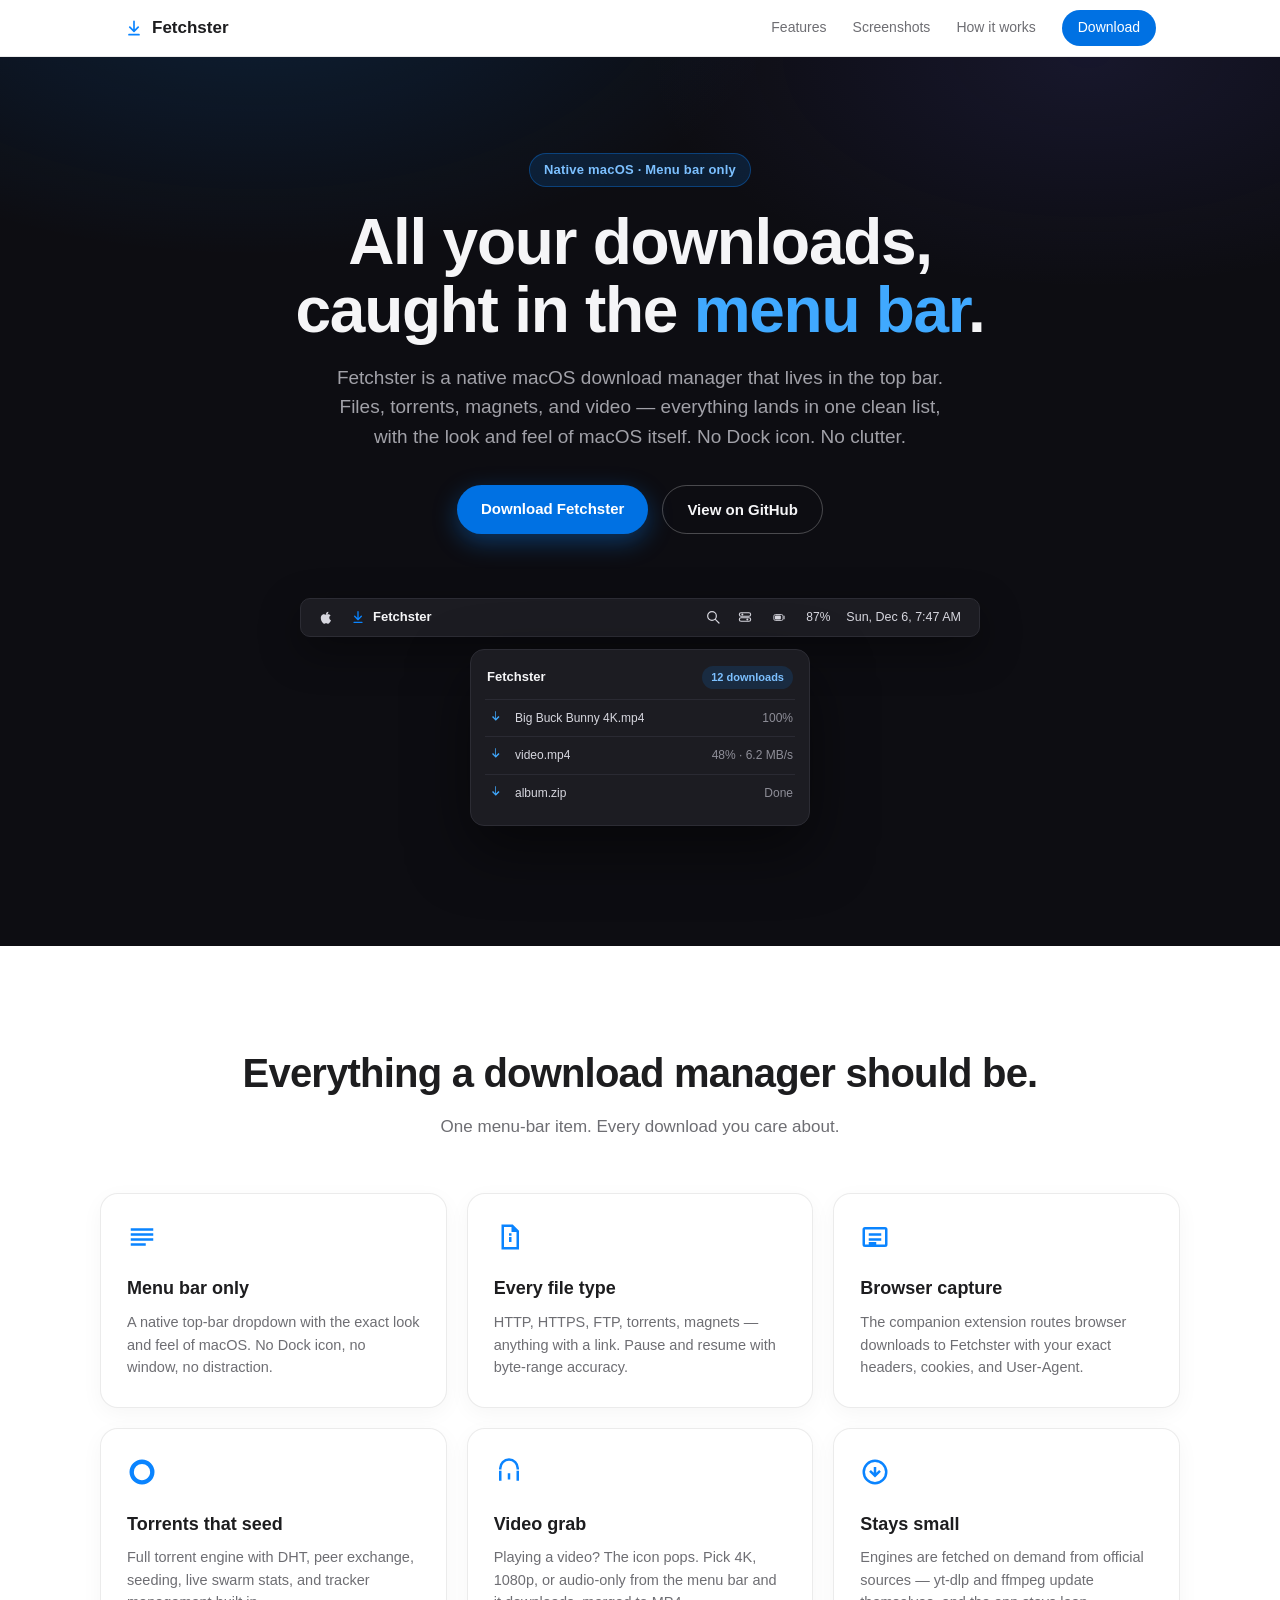
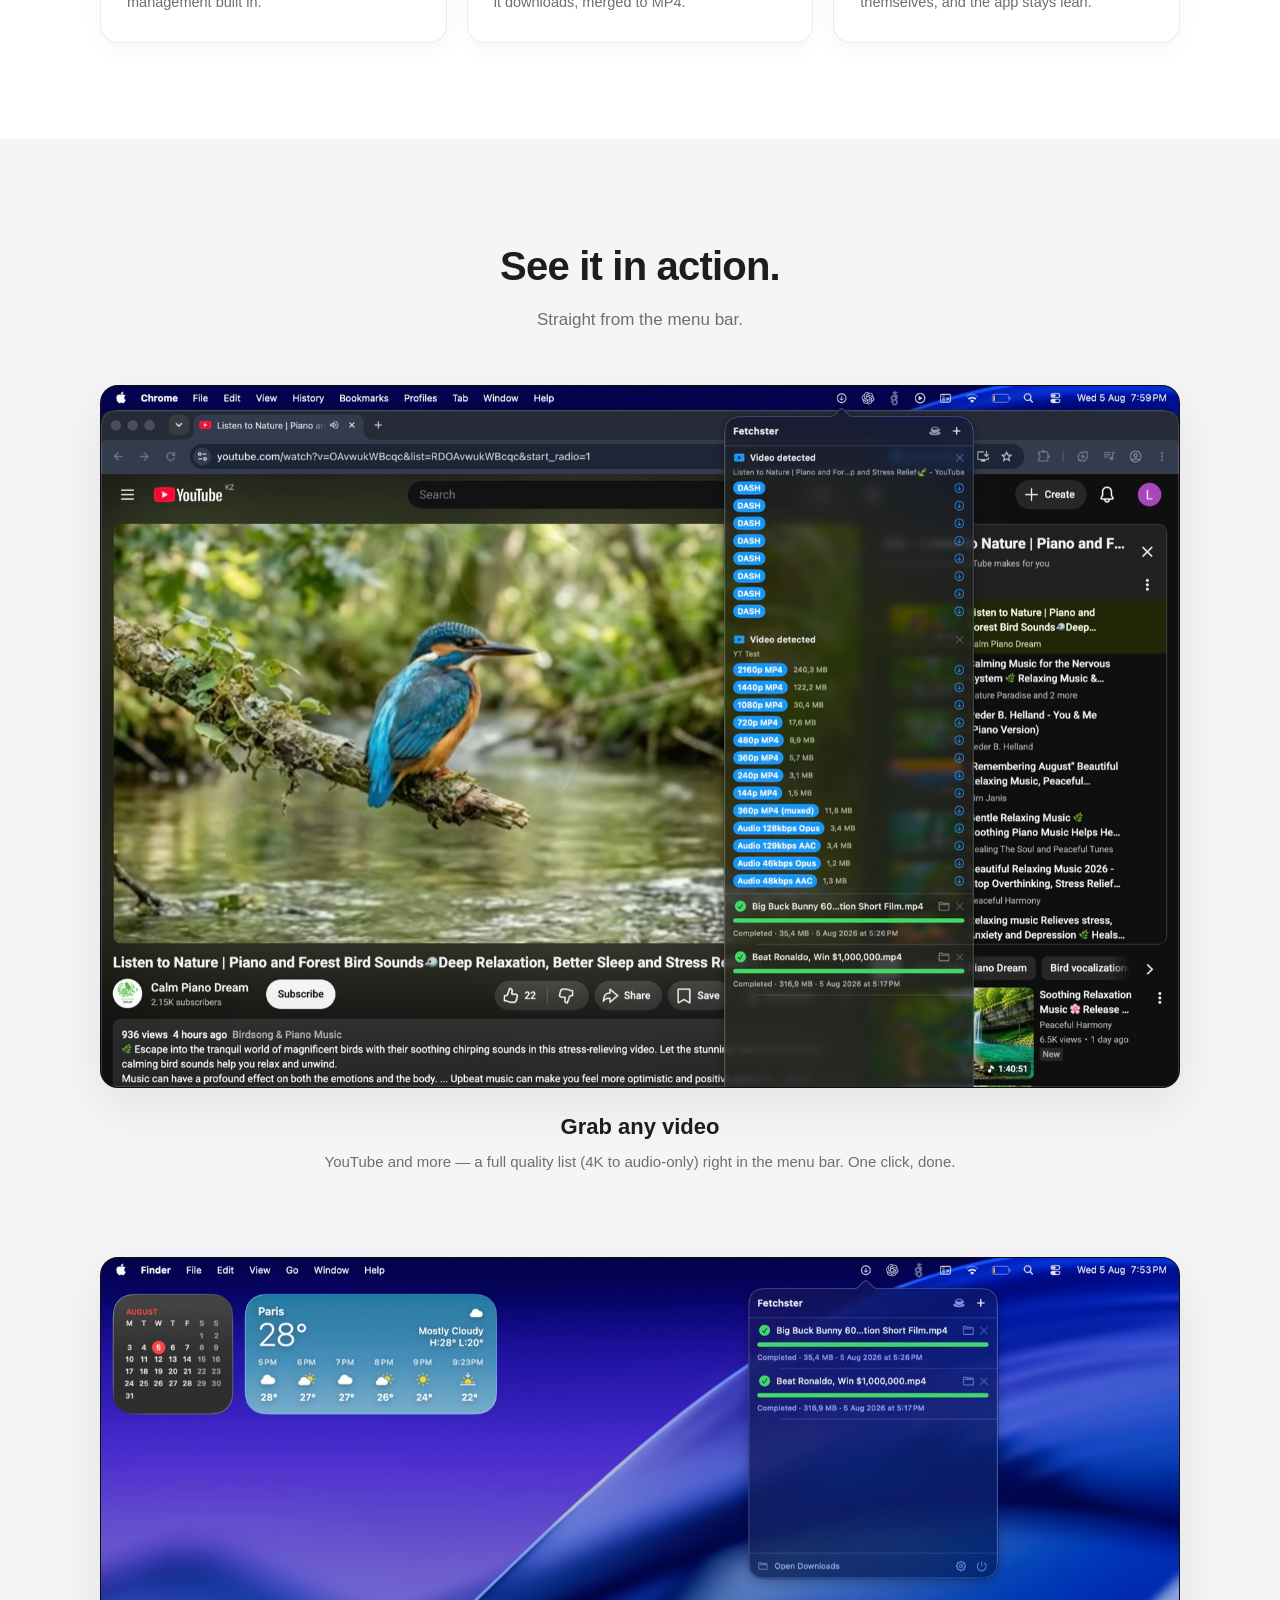
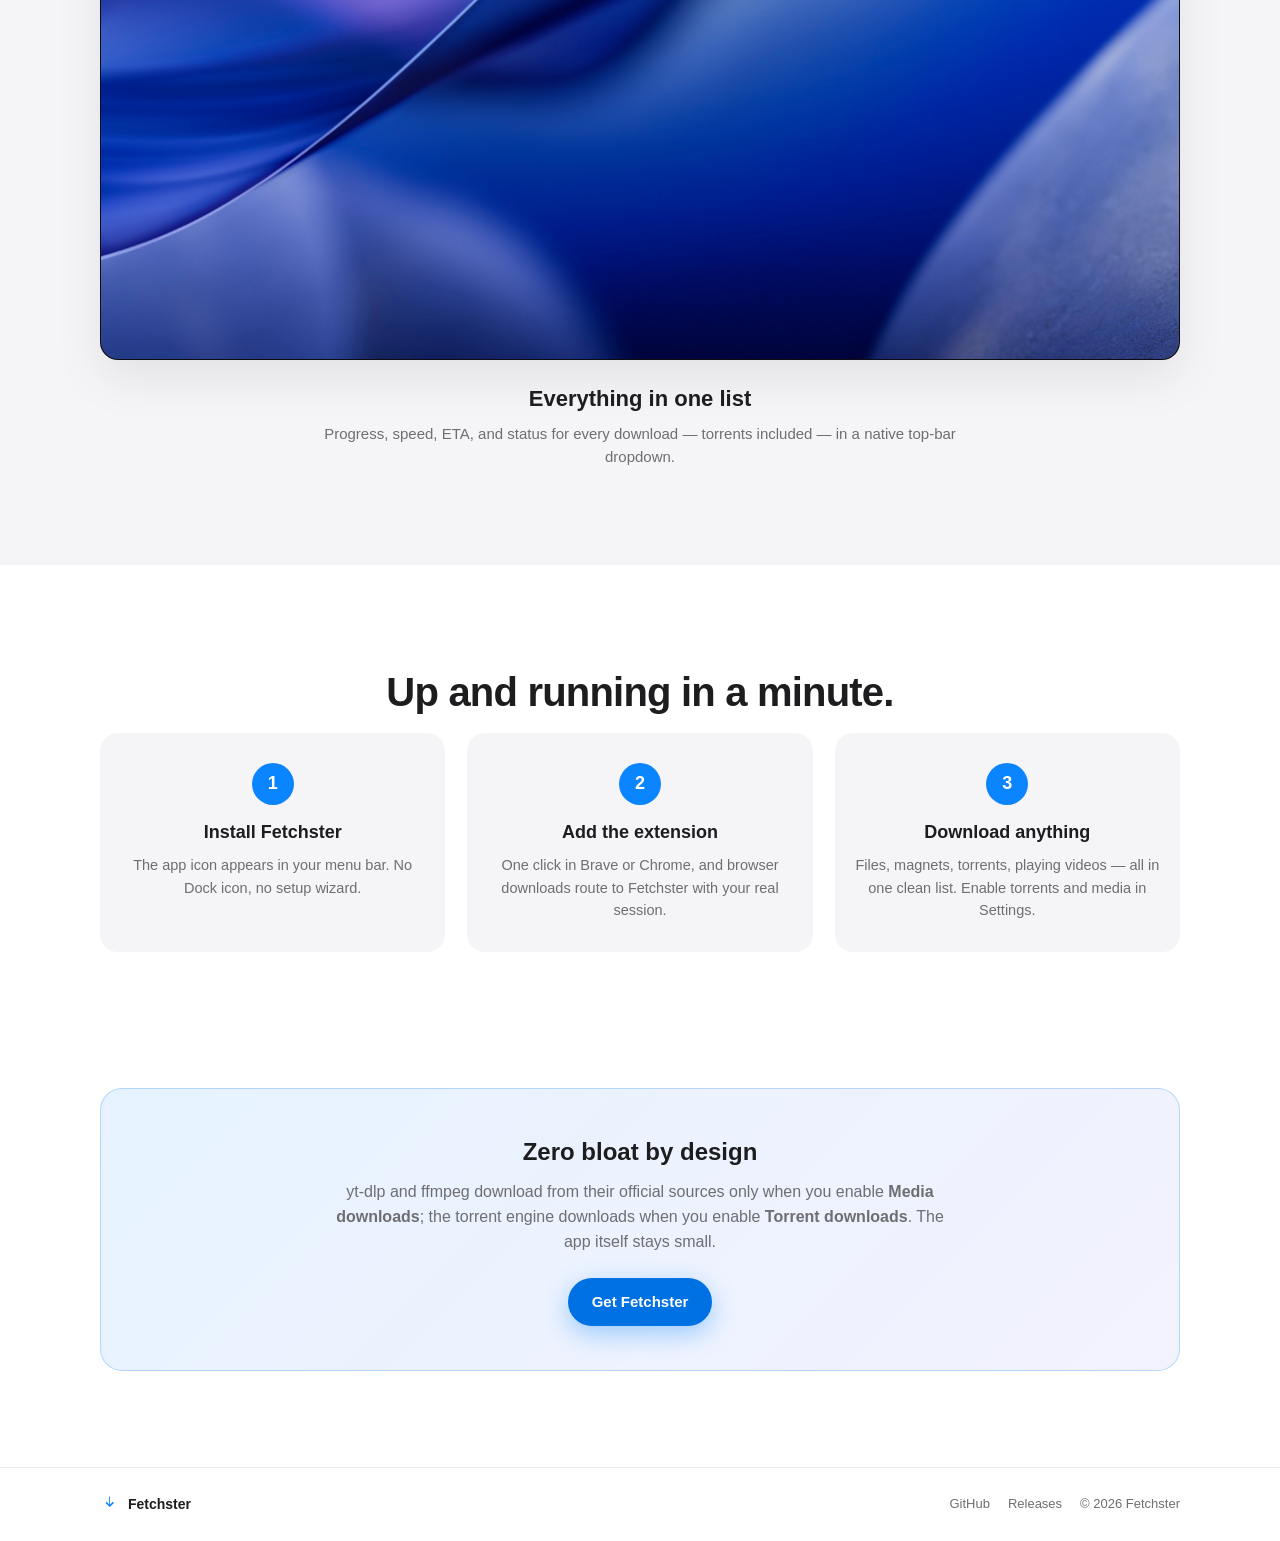
==== docs/index.html @ 330b4569 "Fetchster: a native macOS menu-bar download manager Files, torrents, magnets, and video - all caught" ====
<!doctype html>
<html lang="en">
<head>
  <meta charset="utf-8">
  <meta name="viewport" content="width=device-width, initial-scale=1">
  <title>Fetchster — All your downloads, caught in the menu bar</title>
  <meta name="description" content="Fetchster is a native macOS menu-bar download manager. Files, torrents, magnets, and video — all in one clean top-bar list.">
  <meta property="og:title" content="Fetchster">
  <meta property="og:description" content="A native macOS menu-bar download manager. Files, torrents, and video — all caught in the top bar.">
  <meta property="og:image" content="https://phpflock.github.io/fetchster/images/yt-grab.jpg">
  <meta property="og:type" content="website">
  <link rel="icon" href="data:image/svg+xml,%3Csvg xmlns='http://www.w3.org/2000/svg' viewBox='0 0 24 24'%3E%3Cpath fill='%230a84ff' d='M12 3a1 1 0 0 1 1 1v9.6l3.3-3.3a1 1 0 1 1 1.4 1.4l-5 5a1 1 0 0 1-1.4 0l-5-5a1 1 0 1 1 1.4-1.4l3.3 3.3V4a1 1 0 0 1 1-1z'/%3E%3Cpath fill='%230a84ff' d='M5 20a1 1 0 0 1 1-1h12a1 1 0 1 1 0 2H6a1 1 0 0 1-1-1z'/%3E%3C/svg%3E">
  <link rel="stylesheet" href="styles.css">
</head>
<body>

<header class="site-header">
  <nav class="nav">
    <a class="brand" href="#top">
      <svg class="brand-mark" viewBox="0 0 24 24" aria-hidden="true"><path d="M12 3a1 1 0 0 1 1 1v9.6l3.3-3.3a1 1 0 1 1 1.4 1.4l-5 5a1 1 0 0 1-1.4 0l-5-5a1 1 0 1 1 1.4-1.4l3.3 3.3V4a1 1 0 0 1 1-1z"/><path d="M5 20a1 1 0 0 1 1-1h12a1 1 0 1 1 0 2H6a1 1 0 0 1-1-1z"/></svg>
      <span>Fetchster</span>
    </a>
    <div class="nav-links">
      <a href="#features">Features</a>
      <a href="#screenshots">Screenshots</a>
      <a href="#how">How it works</a>
      <a class="nav-cta" href="https://github.com/phpflock/fetchster/releases" target="_blank" rel="noopener">Download</a>
    </div>
  </nav>
</header>

<main id="top">

  <!-- Hero -->
  <section class="hero">
    <div class="hero-inner">
      <span class="badge">Native macOS &middot; Menu bar only</span>
      <h1>All your downloads,<br>caught in the <span class="accent">menu bar</span>.</h1>
      <p class="lede">
        Fetchster is a native macOS download manager that lives in the top bar.
        Files, torrents, magnets, and video &mdash; everything lands in one clean
        list, with the look and feel of macOS itself. No Dock icon. No clutter.
      </p>
      <div class="hero-actions">
        <a class="btn btn-primary" href="https://github.com/phpflock/fetchster/releases" target="_blank" rel="noopener">
          Download Fetchster
        </a>
        <a class="btn btn-ghost" href="https://github.com/phpflock/fetchster" target="_blank" rel="noopener">
          View on GitHub
        </a>
      </div>

      <!-- Menu-bar mock -->
      <div class="menubar-mock" aria-hidden="true">
        <div class="menubar">
          <svg class="mb-icon apple" viewBox="0 0 24 24"><path d="M16.4 12.4c-.02-2.5 2.05-3.7 2.14-3.76-1.16-1.7-2.98-1.94-3.62-1.96-1.54-.16-3 .9-3.78.9-.79 0-2-.88-3.3-.86-1.7.03-3.26.99-4.14 2.51-1.76 3.06-.45 7.6 1.27 10.08.84 1.21 1.84 2.57 3.15 2.52 1.26-.05 1.74-.82 3.27-.82 1.52 0 1.95.82 3.29.79 1.36-.03 2.22-1.23 3.06-2.45.97-1.41 1.36-2.78 1.38-2.85-.03-.01-2.63-1.01-2.65-4zM14 5.85c.7-.84 1.16-2.01 1.03-3.18-1 .04-2.21.67-2.93 1.51-.64.75-1.2 1.95-1.05 3.1 1.11.09 2.25-.57 2.95-1.43z"/></svg>
          <span class="menu-app">
            <svg class="mb-icon" viewBox="0 0 24 24"><path d="M12 3a1 1 0 0 1 1 1v9.6l3.3-3.3a1 1 0 1 1 1.4 1.4l-5 5a1 1 0 0 1-1.4 0l-5-5a1 1 0 1 1 1.4-1.4l3.3 3.3V4a1 1 0 0 1 1-1z"/><path d="M5 20a1 1 0 0 1 1-1h12a1 1 0 1 1 0 2H6a1 1 0 0 1-1-1z"/></svg>
            Fetchster
          </span>
          <span class="menu-spacer"></span>
          <svg class="mb-icon" viewBox="0 0 24 24"><circle cx="10.5" cy="10.5" r="6.5" fill="none" stroke="currentColor" stroke-width="1.8"/><path d="M15.5 15.5 21 21" stroke="currentColor" stroke-width="1.8" stroke-linecap="round"/></svg>
          <svg class="mb-icon" viewBox="0 0 24 24"><rect x="3.5" y="5.5" width="17" height="5.4" rx="2.7" fill="none" stroke="currentColor" stroke-width="1.6"/><circle cx="8" cy="8.2" r="1.5" fill="currentColor"/><rect x="3.5" y="13.1" width="17" height="5.4" rx="2.7" fill="none" stroke="currentColor" stroke-width="1.6"/><circle cx="15.5" cy="15.8" r="1.5" fill="currentColor"/></svg>
          <svg class="mb-icon battery-icon" viewBox="0 0 24 24"><rect x="1.5" y="6.5" width="17" height="11" rx="3" fill="none" stroke="currentColor" stroke-width="1.6"/><path d="M20.5 9.5v5" stroke="currentColor" stroke-width="1.8" stroke-linecap="round"/><rect x="3.5" y="8.5" width="11" height="7" rx="1.6" fill="currentColor"/></svg>
          <span class="battery-pct">87%</span>
          <span class="clock" id="mb-clock">Wed Aug 5 &nbsp;8:05 PM</span>
        </div>
        <div class="popover">
          <div class="popover-head">
            <span>Fetchster</span>
            <span class="pill">12 downloads</span>
          </div>
          <div class="pop-row">
            <svg viewBox="0 0 24 24"><path d="M12 3v9.6l3.3-3.3 1.4 1.4-5 5-5-5 1.4-1.4L11 12.6V3h1z"/></svg>
            <div class="pop-meta"><span>Big Buck Bunny 4K.mp4</span><i>100%</i></div>
          </div>
          <div class="pop-row">
            <svg viewBox="0 0 24 24"><path d="M12 3v9.6l3.3-3.3 1.4 1.4-5 5-5-5 1.4-1.4L11 12.6V3h1z"/></svg>
            <div class="pop-meta"><span>video.mp4</span><i>48% &middot; 6.2 MB/s</i></div>
          </div>
          <div class="pop-row">
            <svg viewBox="0 0 24 24"><path d="M12 3v9.6l3.3-3.3 1.4 1.4-5 5-5-5 1.4-1.4L11 12.6V3h1z"/></svg>
            <div class="pop-meta"><span>album.zip</span><i>Done</i></div>
          </div>
        </div>
      </div>
    </div>
  </section>

  <!-- Features -->
  <section id="features" class="section">
    <div class="container">
      <h2 class="section-title">Everything a download manager should be.</h2>
      <p class="section-sub">One menu-bar item. Every download you care about.</p>
      <div class="grid">
        <article class="card reveal">
          <svg viewBox="0 0 24 24"><path d="M3 5h18v2H3V5zm0 4h18v2H3V9zm0 4h18v2H3v-2zm0 4h12v2H3v-2z"/></svg>
          <h3>Menu bar only</h3>
          <p>A native top-bar dropdown with the exact look and feel of macOS. No Dock icon, no window, no distraction.</p>
        </article>
        <article class="card reveal">
          <svg viewBox="0 0 24 24"><path d="M6 2h9l5 5v15H6V2zm2 2v16h10V8h-4V4H8zm4 8h2v4h-2v-4zm0-3h2v2h-2V9z"/></svg>
          <h3>Every file type</h3>
          <p>HTTP, HTTPS, FTP, torrents, magnets &mdash; anything with a link. Pause and resume with byte-range accuracy.</p>
        </article>
        <article class="card reveal">
          <svg viewBox="0 0 24 24"><path d="M4 4h16a2 2 0 0 1 2 2v12a2 2 0 0 1-2 2H4a2 2 0 0 1-2-2V6a2 2 0 0 1 2-2zm0 2v12h16V6H4zm3 3h10v2H7V9zm0 4h10v2H7v-2zm0 3h6v2H7v-2z"/></svg>
          <h3>Browser capture</h3>
          <p>The companion extension routes browser downloads to Fetchster with your exact headers, cookies, and User-Agent.</p>
        </article>
        <article class="card reveal">
          <svg viewBox="0 0 24 24"><path d="M12 2a10 10 0 0 1 10 10c0 5.5-4.4 10-10 10S2 17.5 2 12 6.5 2 12 2zm0 3.5a6.5 6.5 0 0 0-6.5 6.5c0 3.6 2.9 6.5 6.5 6.5s6.5-2.9 6.5-6.5A6.5 6.5 0 0 0 12 5.5z"/></svg>
          <h3>Torrents that seed</h3>
          <p>Full torrent engine with DHT, peer exchange, seeding, live swarm stats, and tracker management built in.</p>
        </article>
        <article class="card reveal">
          <svg viewBox="0 0 24 24"><path d="M4 9a8 8 0 0 1 16 0v1h-2V9a6 6 0 0 0-12 0v1H4V9zm0 2h2v8H4v-8zm14 0h2v8h-2v-8zm-7 2h2v5h-2v-5z"/></svg>
          <h3>Video grab</h3>
          <p>Playing a video? The icon pops. Pick 4K, 1080p, or audio-only from the menu bar and it downloads, merged to MP4.</p>
        </article>
        <article class="card reveal">
          <svg viewBox="0 0 24 24"><path d="M12 2a10 10 0 1 1 0 20 10 10 0 0 1 0-20zm0 2a8 8 0 1 0 0 16 8 8 0 0 0 0-16zm-1 4h2v4.6l2.3-2.3 1.4 1.4-4.7 4.7-4.7-4.7 1.4-1.4L11 12.6V8z"/></svg>
          <h3>Stays small</h3>
          <p>Engines are fetched on demand from official sources &mdash; yt-dlp and ffmpeg update themselves, and the app stays lean.</p>
        </article>
      </div>
    </div>
  </section>

  <!-- Screenshots -->
  <section id="screenshots" class="section screenshots">
    <div class="container">
      <h2 class="section-title">See it in action.</h2>
      <p class="section-sub">Straight from the menu bar.</p>

      <figure class="shot reveal">
        <div class="shot-frame">
          <img src="images/yt-grab.jpg" alt="Fetchster video grab showing YouTube quality options in the menu bar" loading="lazy">
        </div>
        <figcaption>
          <h3>Grab any video</h3>
          <p>YouTube and more &mdash; a full quality list (4K to audio-only) right in the menu bar. One click, done.</p>
        </figcaption>
      </figure>

      <figure class="shot shot-alt reveal">
        <div class="shot-frame">
          <img src="images/downloads.jpg" alt="Fetchster download list showing progress, speed, and status" loading="lazy">
        </div>
        <figcaption>
          <h3>Everything in one list</h3>
          <p>Progress, speed, ETA, and status for every download &mdash; torrents included &mdash; in a native top-bar dropdown.</p>
        </figcaption>
      </figure>
    </div>
  </section>

  <!-- How it works -->
  <section id="how" class="section how">
    <div class="container">
      <h2 class="section-title">Up and running in a minute.</h2>
      <div class="steps">
        <div class="step reveal">
          <span class="step-num">1</span>
          <h3>Install Fetchster</h3>
          <p>The app icon appears in your menu bar. No Dock icon, no setup wizard.</p>
        </div>
        <div class="step reveal">
          <span class="step-num">2</span>
          <h3>Add the extension</h3>
          <p>One click in Brave or Chrome, and browser downloads route to Fetchster with your real session.</p>
        </div>
        <div class="step reveal">
          <span class="step-num">3</span>
          <h3>Download anything</h3>
          <p>Files, magnets, torrents, playing videos &mdash; all in one clean list. Enable torrents and media in Settings.</p>
        </div>
      </div>
    </div>
  </section>

  <!-- Note -->
  <section class="section note">
    <div class="container">
      <div class="note-box reveal">
        <h3>Zero bloat by design</h3>
        <p>
          yt-dlp and ffmpeg download from their official sources only when you enable
          <strong>Media downloads</strong>; the torrent engine downloads when you enable
          <strong>Torrent downloads</strong>. The app itself stays small.
        </p>
        <a class="btn btn-primary" href="https://github.com/phpflock/fetchster/releases" target="_blank" rel="noopener">Get Fetchster</a>
      </div>
    </div>
  </section>
</main>

<footer class="site-footer">
  <div class="container footer-inner">
    <span class="brand small">
      <svg class="brand-mark" viewBox="0 0 24 24" aria-hidden="true"><path d="M12 3v9.6l3.3-3.3 1.4 1.4-5 5-5-5 1.4-1.4L11 12.6V3h1z"/></svg>
      Fetchster
    </span>
    <span class="footer-links">
      <a href="https://github.com/phpflock/fetchster" target="_blank" rel="noopener">GitHub</a>
      <a href="https://github.com/phpflock/fetchster/releases" target="_blank" rel="noopener">Releases</a>
      <span>&copy; 2026 Fetchster</span>
    </span>
  </div>
</footer>

<script src="script.js"></script>
</body>
</html>
---- docs/styles.css ----
:root {
  --bg: #ffffff;
  --bg-soft: #f5f5f7;
  --ink: #1d1d1f;
  --ink-soft: #6e6e73;
  --accent: #0a84ff;
  --accent-strong: #0071e3;
  --card: #ffffff;
  --line: rgba(0, 0, 0, 0.08);
  --shadow: 0 18px 50px rgba(0, 0, 0, 0.08);
  --radius: 18px;
}

* { box-sizing: border-box; }
html { scroll-behavior: smooth; }
body {
  margin: 0;
  font-family: -apple-system, BlinkMacSystemFont, "SF Pro Text", "Segoe UI", Roboto, Helvetica, Arial, sans-serif;
  color: var(--ink);
  background: var(--bg);
  -webkit-font-smoothing: antialiased;
  line-height: 1.55;
}
a { color: var(--accent-strong); text-decoration: none; }
img { max-width: 100%; display: block; }

/* Header */
.site-header {
  position: sticky;
  top: 0;
  z-index: 50;
  background: rgba(255, 255, 255, 0.82);
  backdrop-filter: saturate(180%) blur(18px);
  -webkit-backdrop-filter: saturate(180%) blur(18px);
  border-bottom: 1px solid var(--line);
}
.nav {
  max-width: 1080px;
  margin: 0 auto;
  padding: 0 24px;
  height: 56px;
  display: flex;
  align-items: center;
  justify-content: space-between;
}
.brand { display: inline-flex; align-items: center; gap: 8px; color: var(--ink); font-weight: 700; font-size: 17px; }
.brand-mark { width: 20px; height: 20px; fill: var(--accent); }
.nav-links { display: flex; align-items: center; gap: 26px; font-size: 14px; }
.nav-links a { color: var(--ink-soft); font-weight: 500; }
.nav-links a:hover { color: var(--ink); }
.nav-cta {
  background: var(--accent-strong);
  color: #fff !important;
  padding: 7px 16px;
  border-radius: 980px;
  font-weight: 600;
}
.nav-cta:hover { background: #0077ed; }

/* Hero */
.hero {
  background:
    radial-gradient(900px 480px at 20% -10%, rgba(10, 132, 255, 0.16), transparent 60%),
    radial-gradient(800px 420px at 85% 0%, rgba(94, 92, 230, 0.12), transparent 55%),
    #0d0d12;
  color: #f5f5f7;
  padding: 96px 24px 120px;
  text-align: center;
}
.hero-inner { max-width: 820px; margin: 0 auto; }
.badge {
  display: inline-block;
  padding: 6px 14px;
  border-radius: 980px;
  background: rgba(10, 132, 255, 0.14);
  border: 1px solid rgba(10, 132, 255, 0.35);
  color: #7cc0ff;
  font-size: 13px;
  font-weight: 600;
  letter-spacing: 0.2px;
}
.hero h1 { font-size: clamp(38px, 6vw, 64px); line-height: 1.06; letter-spacing: -0.02em; margin: 22px 0 18px; font-weight: 800; }
.hero .accent { color: #40a9ff; }
.lede { font-size: clamp(16px, 2vw, 19px); color: #a1a1a8; max-width: 620px; margin: 0 auto 34px; }
.hero-actions { display: flex; gap: 14px; justify-content: center; flex-wrap: wrap; }
.btn {
  display: inline-block;
  padding: 12px 24px;
  border-radius: 980px;
  font-size: 15px;
  font-weight: 600;
  transition: transform 0.12s ease, box-shadow 0.2s ease;
}
.btn:hover { transform: translateY(-1px); }
.btn-primary { background: var(--accent-strong); color: #fff; box-shadow: 0 8px 24px rgba(10, 132, 255, 0.35); }
.btn-primary:hover { background: #0077ed; }
.btn-ghost { color: #f5f5f7; border: 1px solid rgba(255, 255, 255, 0.25); }
.btn-ghost:hover { background: rgba(255, 255, 255, 0.08); }

/* Menu-bar mock */
.menubar-mock { margin: 64px auto 0; max-width: 680px; text-align: left; }
.menubar {
  display: flex;
  align-items: center;
  gap: 16px;
  background: #1c1c22;
  border: 1px solid #2c2c34;
  border-radius: 10px;
  padding: 8px 18px;
  font-size: 13px;
  color: #d6d6de;
  box-shadow: 0 14px 40px rgba(0, 0, 0, 0.4);
}
.mb-icon { width: 16px; height: 16px; fill: currentColor; flex-shrink: 0; }
.mb-icon.apple { width: 15px; height: 15px; }
.menu-app {
  display: inline-flex;
  align-items: center;
  gap: 7px;
  font-weight: 700;
  color: #f5f5f7;
}
.menu-app .mb-icon { color: #0a84ff; }
.menu-spacer { flex: 1; }
.battery-icon { width: 21px; height: 13px; }
.battery-pct { font-size: 12px; color: #d6d6de; }
.clock { font-size: 12.5px; color: #d6d6de; font-variant-numeric: tabular-nums; white-space: nowrap; }
.popover {
  margin: 12px auto 0;
  width: 340px;
  background: #1c1c22;
  border: 1px solid #2c2c34;
  border-radius: 14px;
  padding: 14px;
  box-shadow: 0 24px 60px rgba(0, 0, 0, 0.5);
}
.popover-head { display: flex; justify-content: space-between; align-items: center; font-size: 13px; font-weight: 700; color: #f5f5f7; padding: 2px 2px 10px; }
.pill { font-size: 11px; font-weight: 600; color: #7cc0ff; background: rgba(10, 132, 255, 0.14); padding: 3px 9px; border-radius: 980px; }
.pop-row { display: flex; align-items: center; gap: 10px; padding: 9px 2px; border-top: 1px solid #2a2a33; }
.pop-row svg { width: 18px; height: 18px; fill: #40a9ff; flex-shrink: 0; }
.pop-meta { display: flex; flex: 1; justify-content: space-between; align-items: center; gap: 10px; font-size: 12px; }
.pop-meta span { color: #d7d7df; white-space: nowrap; overflow: hidden; text-overflow: ellipsis; }
.pop-meta i { color: #8e8e98; font-style: normal; }

/* Sections */
.section { padding: 96px 24px; }
.container { max-width: 1080px; margin: 0 auto; }
.section-title { font-size: clamp(28px, 4vw, 40px); letter-spacing: -0.02em; margin: 0 0 10px; text-align: center; font-weight: 800; }
.section-sub { color: var(--ink-soft); text-align: center; font-size: 17px; margin: 0 0 52px; }

/* Feature grid */
.grid { display: grid; grid-template-columns: repeat(auto-fit, minmax(300px, 1fr)); gap: 20px; }
.card {
  background: var(--card);
  border: 1px solid var(--line);
  border-radius: var(--radius);
  padding: 28px 26px;
  box-shadow: 0 6px 22px rgba(0, 0, 0, 0.04);
  transition: transform 0.18s ease, box-shadow 0.25s ease;
}
.card:hover { transform: translateY(-4px); box-shadow: var(--shadow); }
.card svg { width: 30px; height: 30px; fill: var(--accent); margin-bottom: 16px; }
.card h3 { font-size: 18px; margin: 0 0 8px; }
.card p { color: var(--ink-soft); font-size: 14.5px; margin: 0; }

/* Screenshots */
.screenshots { background: var(--bg-soft); }
.shot { margin: 0 0 84px; }
.shot:last-child { margin-bottom: 0; }
.shot-frame {
  border-radius: var(--radius);
  overflow: hidden;
  border: 1px solid var(--line);
  box-shadow: var(--shadow);
  background: #0d0d12;
}
.shot-frame img { width: 100%; height: auto; }
.shot figcaption { max-width: 640px; margin: 22px auto 0; text-align: center; }
.shot h3 { font-size: 22px; margin: 0 0 6px; }
.shot p { color: var(--ink-soft); margin: 0; font-size: 15px; }

/* Steps */
.steps { display: grid; grid-template-columns: repeat(auto-fit, minmax(240px, 1fr)); gap: 22px; }
.step { text-align: center; padding: 30px 20px; border-radius: var(--radius); background: var(--bg-soft); }
.step-num {
  display: inline-flex; align-items: center; justify-content: center;
  width: 42px; height: 42px; border-radius: 50%;
  background: var(--accent); color: #fff; font-weight: 800; font-size: 18px;
  margin-bottom: 14px;
}
.step h3 { margin: 0 0 8px; font-size: 18px; }
.step p { color: var(--ink-soft); font-size: 14.5px; margin: 0; }

/* Note */
.note { padding-top: 40px; }
.note-box {
  background: linear-gradient(135deg, rgba(10, 132, 255, 0.1), rgba(94, 92, 230, 0.08));
  border: 1px solid rgba(10, 132, 255, 0.25);
  border-radius: 22px;
  padding: 44px 40px;
  text-align: center;
}
.note-box h3 { font-size: 24px; margin: 0 0 10px; }
.note-box p { max-width: 620px; margin: 0 auto 24px; color: var(--ink-soft); }

/* Footer */
.site-footer { border-top: 1px solid var(--line); padding: 26px 0; }
.footer-inner { display: flex; align-items: center; justify-content: space-between; gap: 16px; flex-wrap: wrap; }
.brand.small { font-size: 14px; }
.footer-links { display: flex; align-items: center; gap: 18px; font-size: 13px; color: var(--ink-soft); }
.footer-links a { color: var(--ink-soft); }
.footer-links a:hover { color: var(--ink); }

/* Scroll reveal */
.reveal { opacity: 0; transform: translateY(18px); transition: opacity 0.6s ease, transform 0.6s ease; }
.reveal.visible { opacity: 1; transform: none; }

@media (max-width: 640px) {
  .nav-links a:not(.nav-cta) { display: none; }
  .hero { padding: 70px 20px 90px; }
  .section { padding: 70px 20px; }
  .popover { width: 100%; }
}
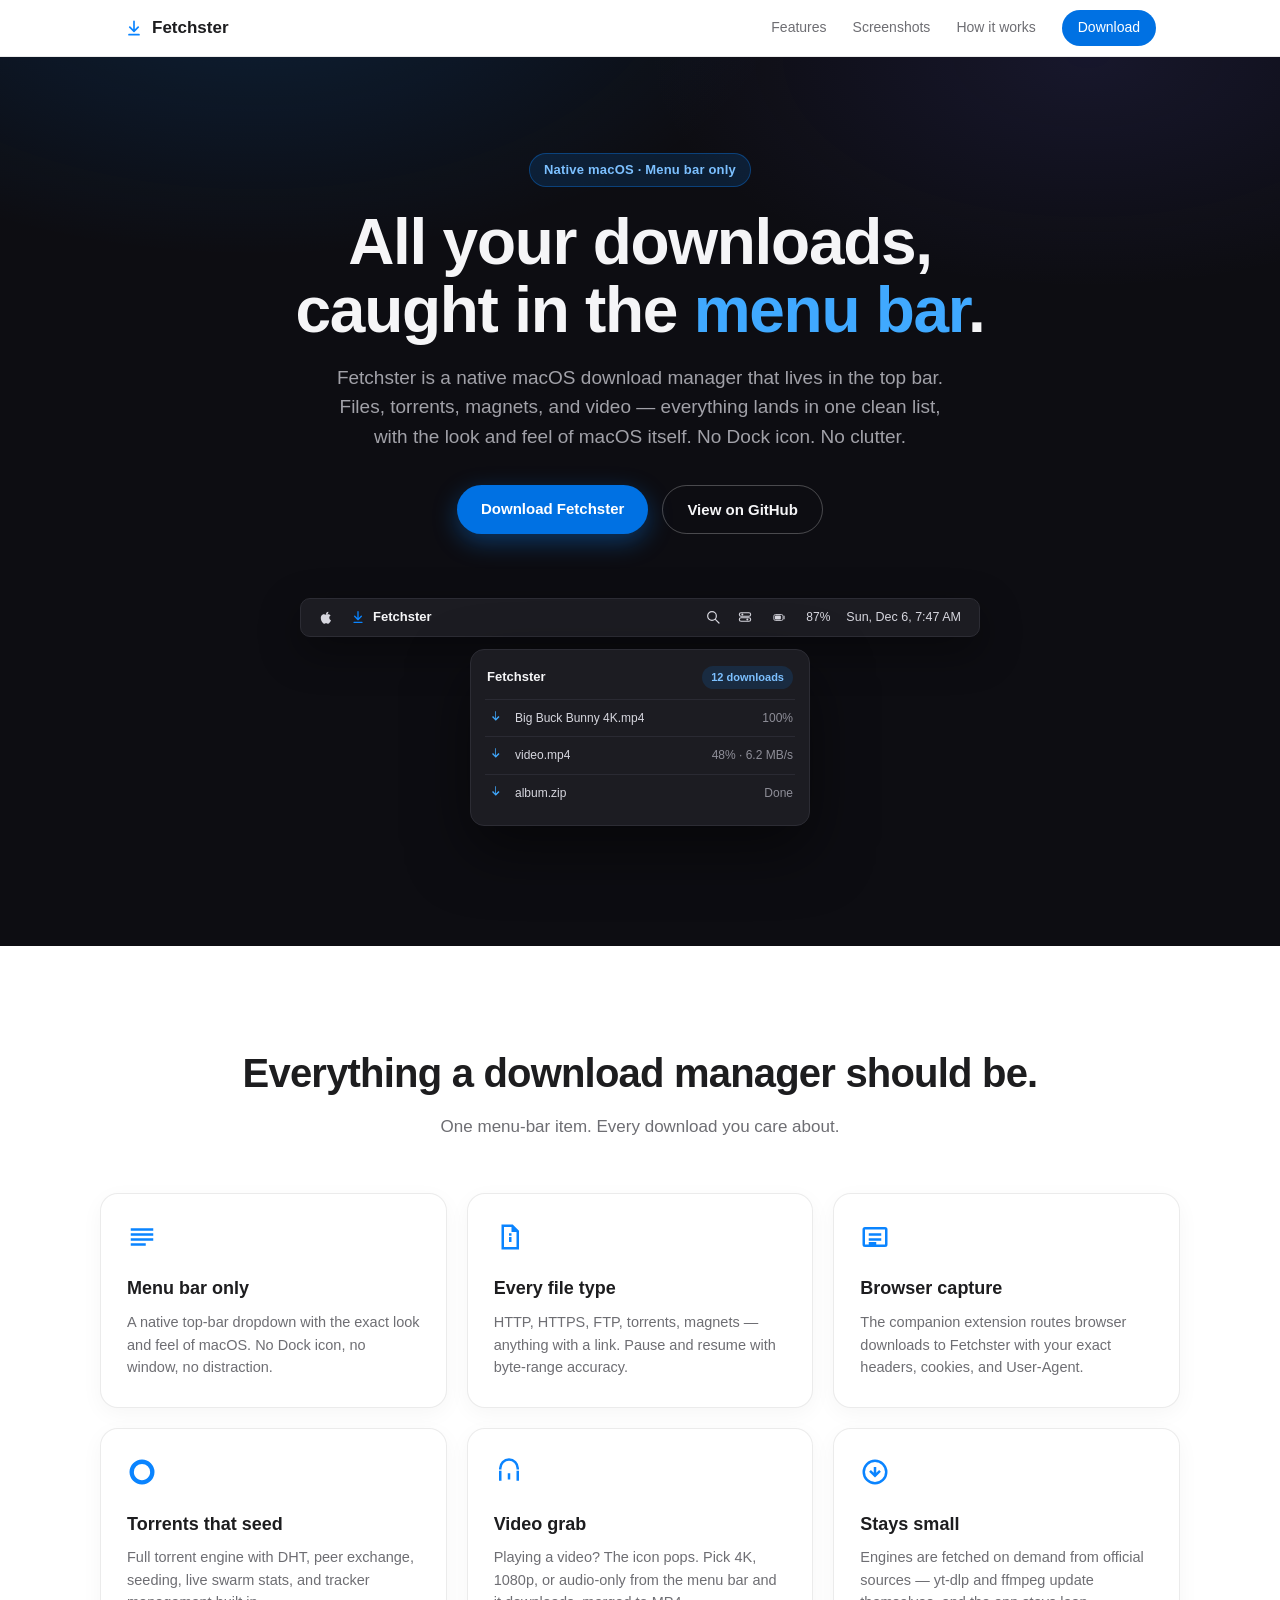
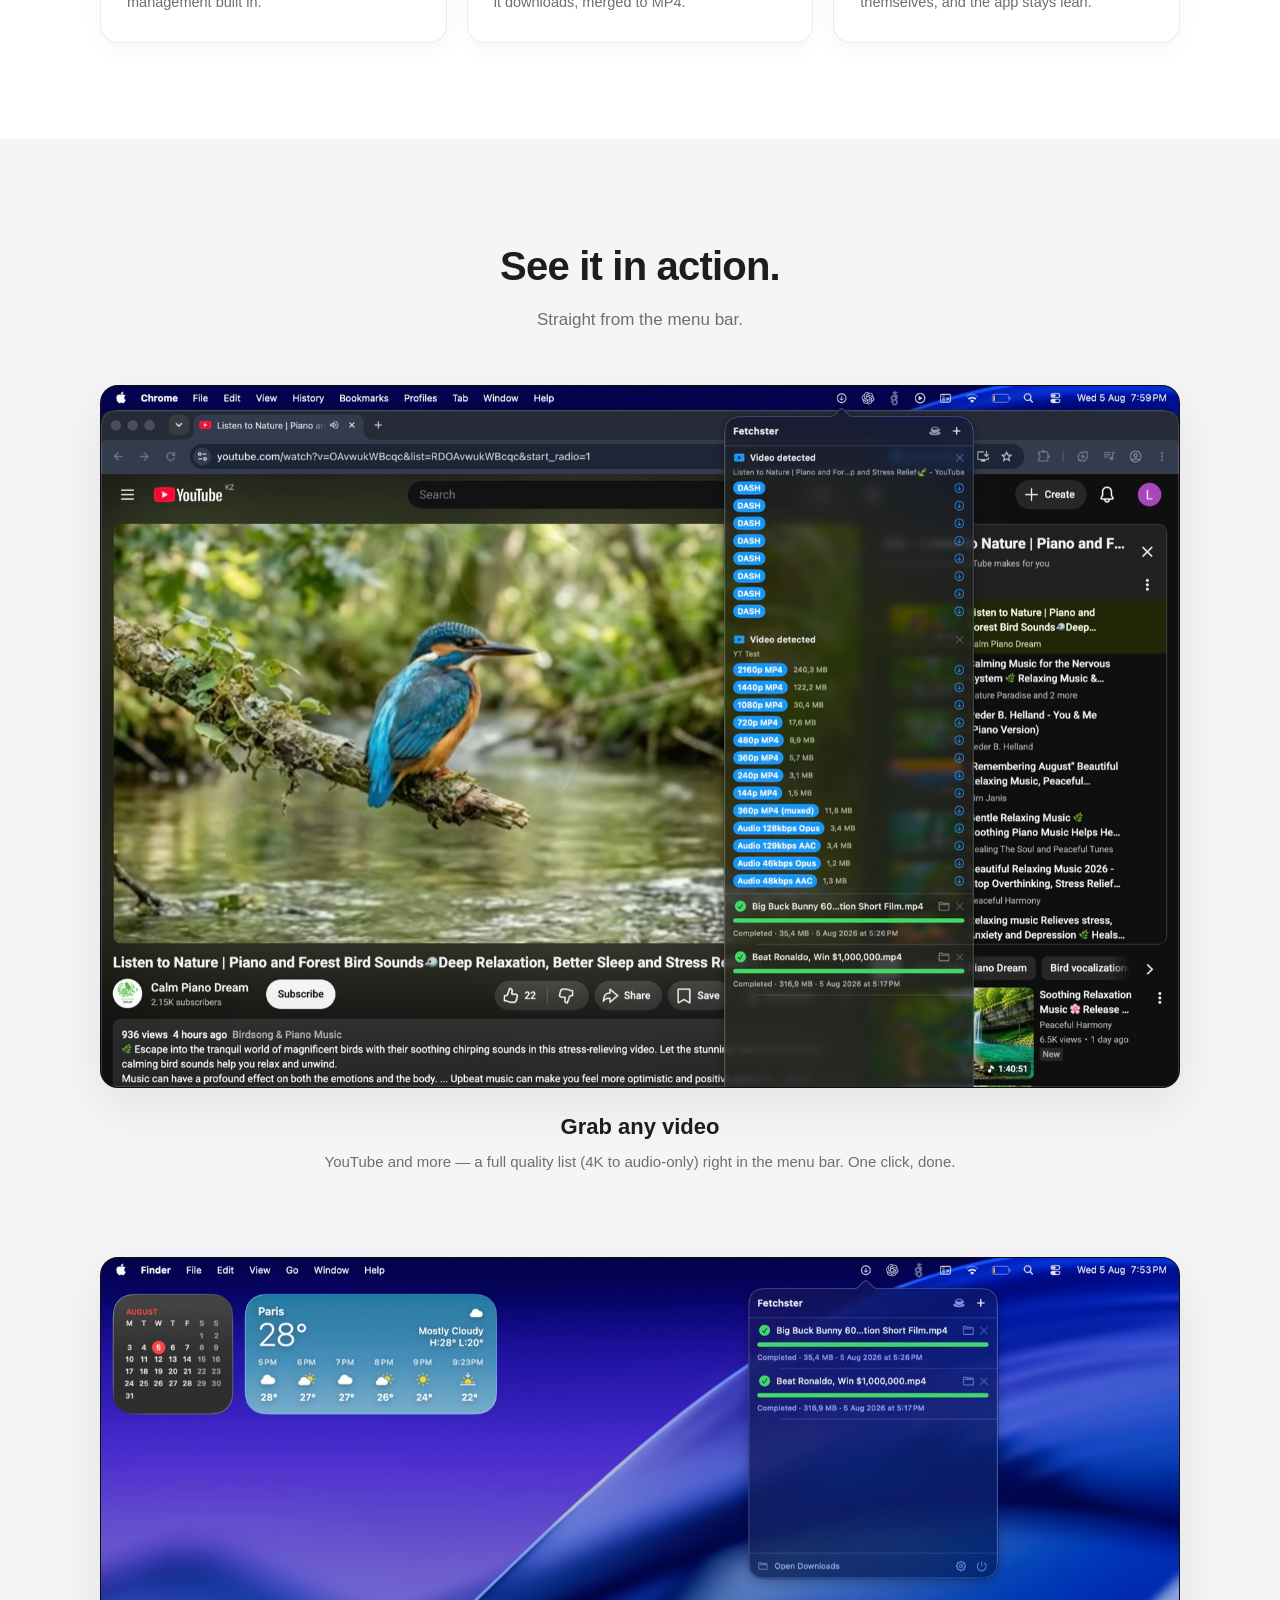
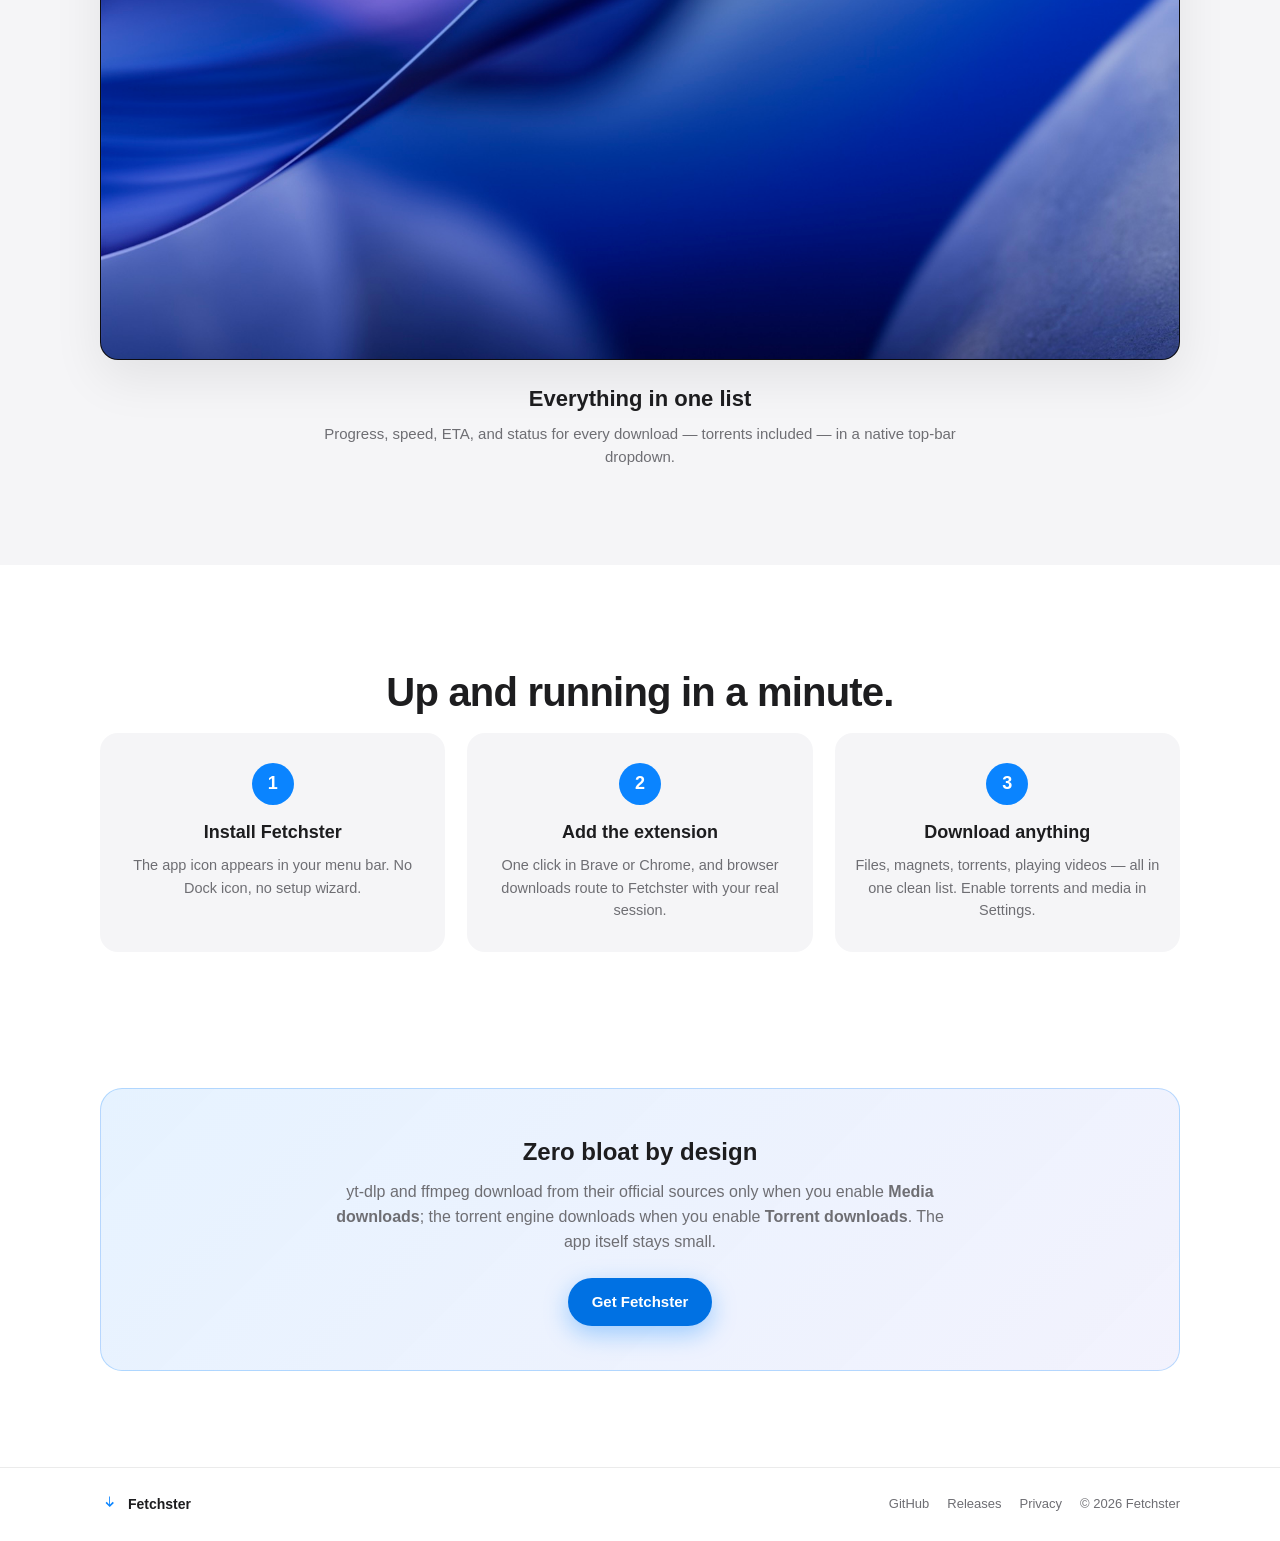
==== commit e9321f4a: "Add privacy policy for extension store submission" ====
--- a/docs/index.html
+++ b/docs/index.html
@@ -204,6 +204,7 @@
     <span class="footer-links">
       <a href="https://github.com/phpflock/fetchster" target="_blank" rel="noopener">GitHub</a>
       <a href="https://github.com/phpflock/fetchster/releases" target="_blank" rel="noopener">Releases</a>
+      <a href="privacy.html">Privacy</a>
       <span>&copy; 2026 Fetchster</span>
     </span>
   </div>
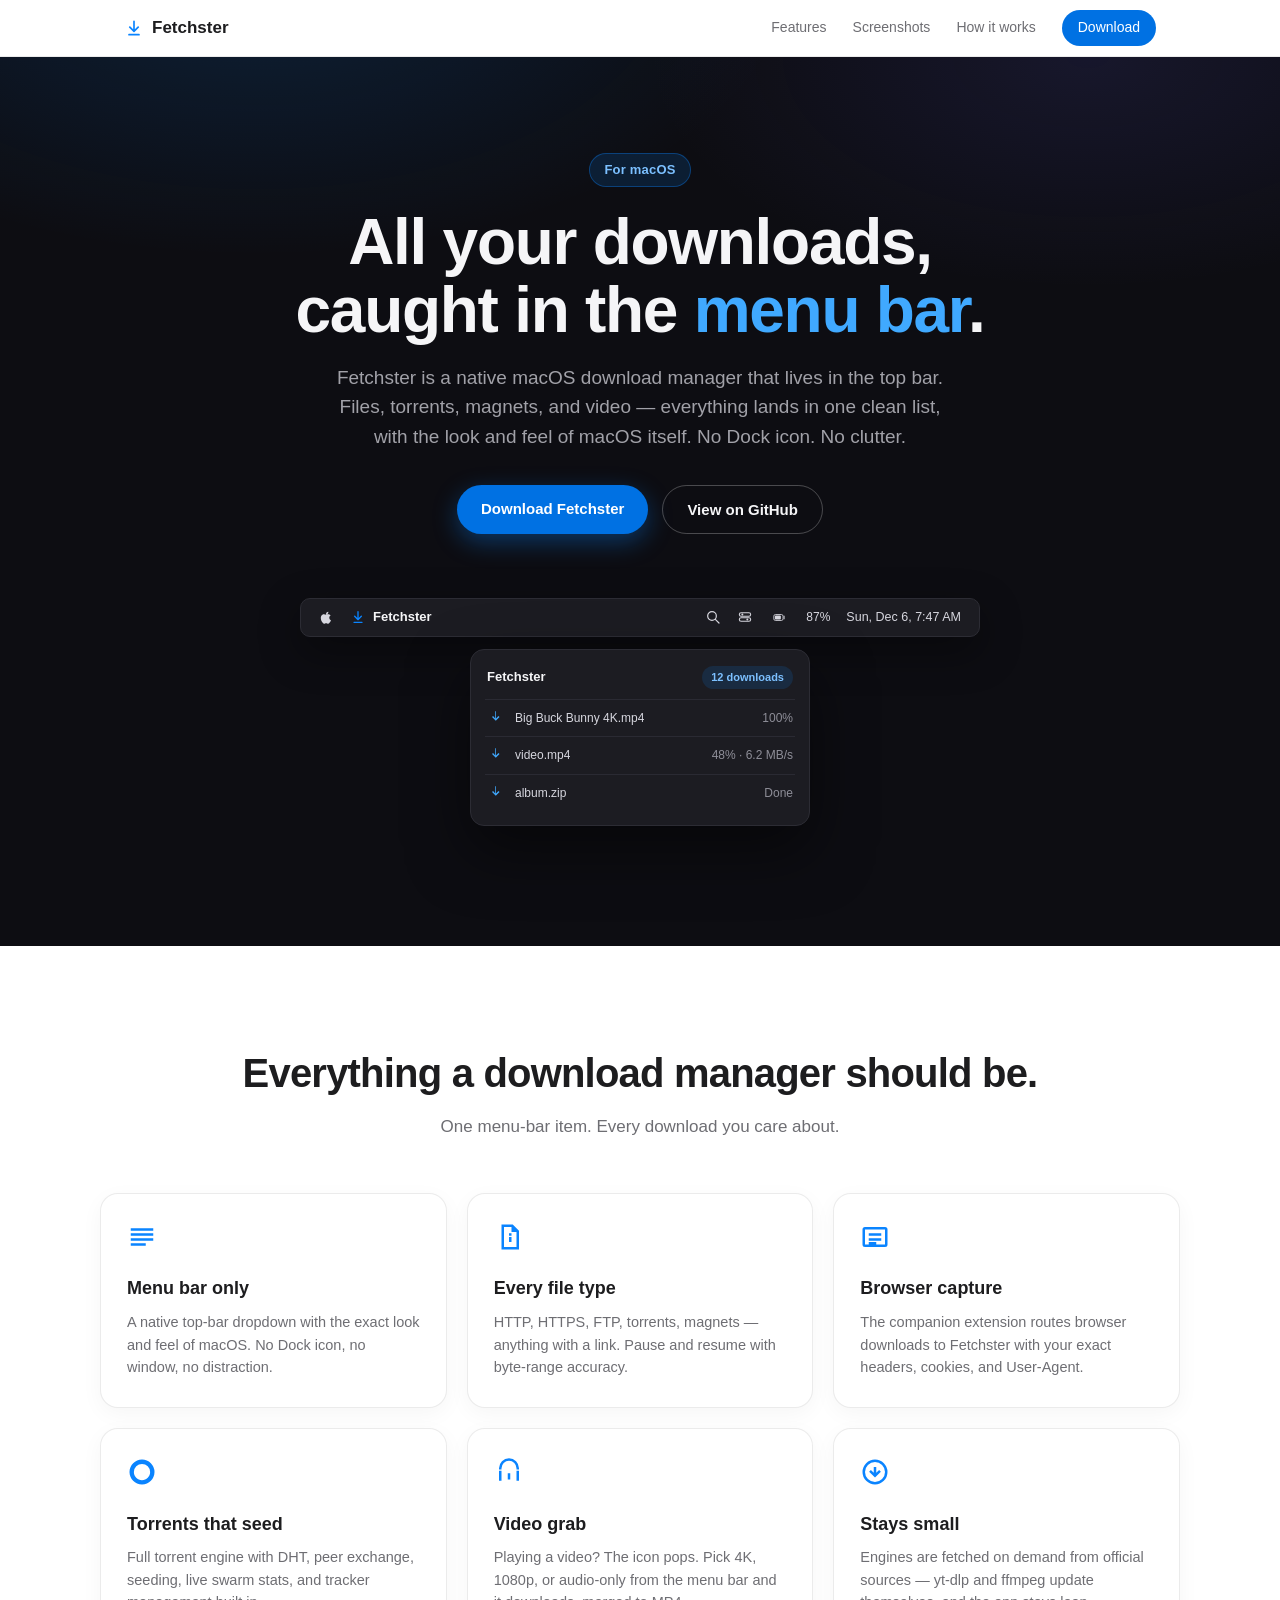
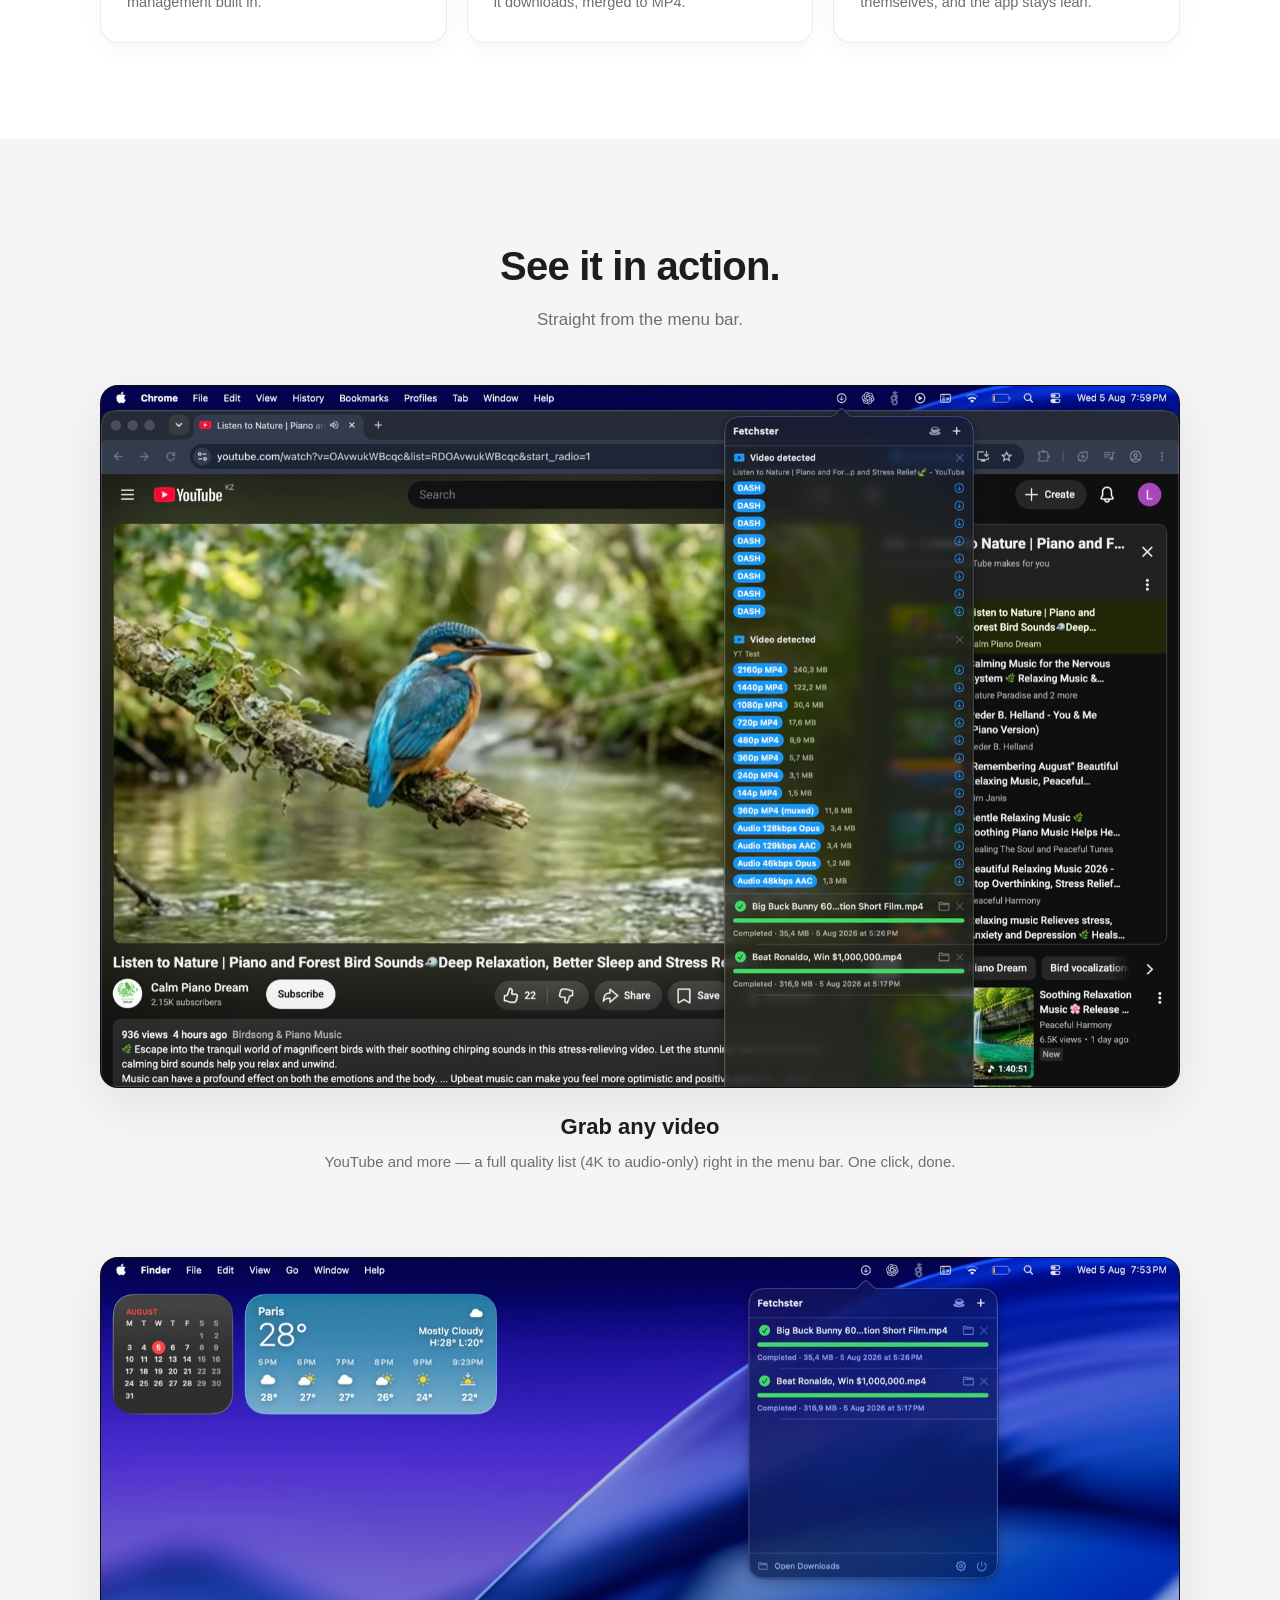
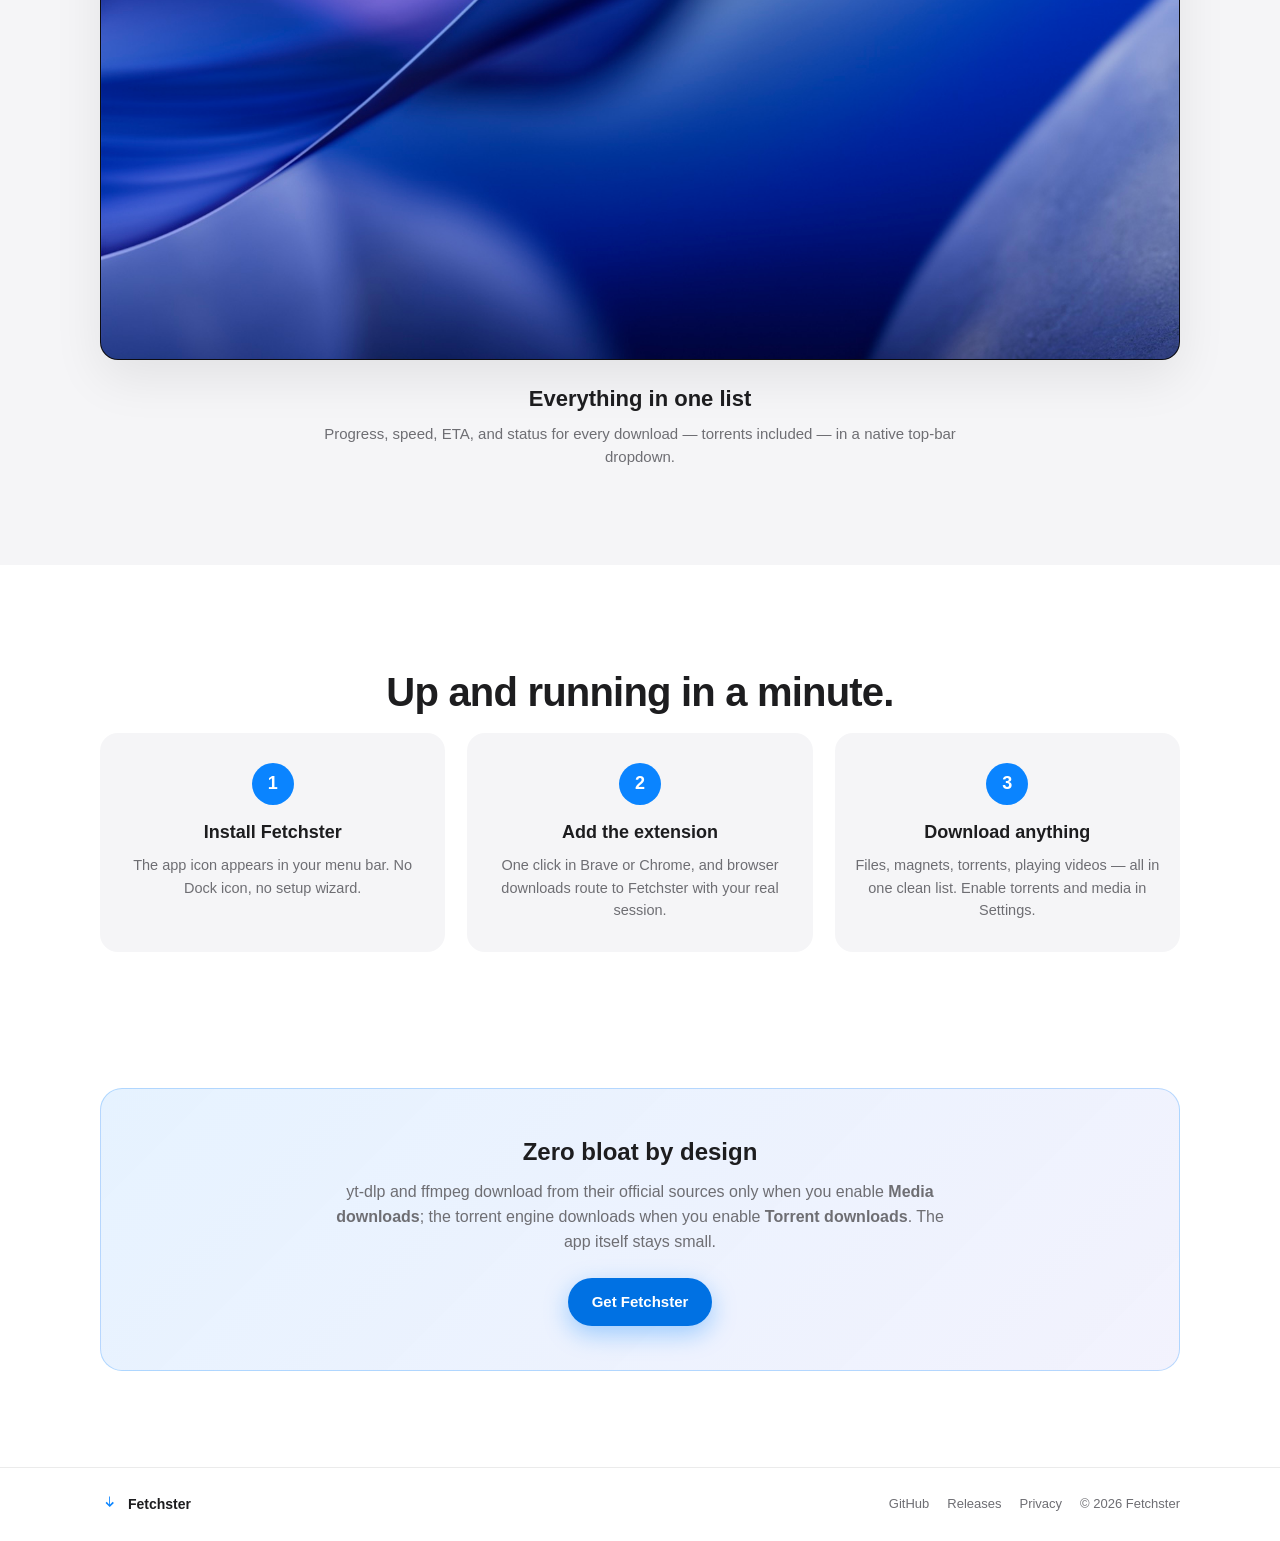
==== commit 6684e94e: "Simplify hero badge copy" ====
--- a/docs/index.html
+++ b/docs/index.html
@@ -34,7 +34,7 @@
   <!-- Hero -->
   <section class="hero">
     <div class="hero-inner">
-      <span class="badge">Native macOS &middot; Menu bar only</span>
+      <span class="badge">For macOS</span>
       <h1>All your downloads,<br>caught in the <span class="accent">menu bar</span>.</h1>
       <p class="lede">
         Fetchster is a native macOS download manager that lives in the top bar.
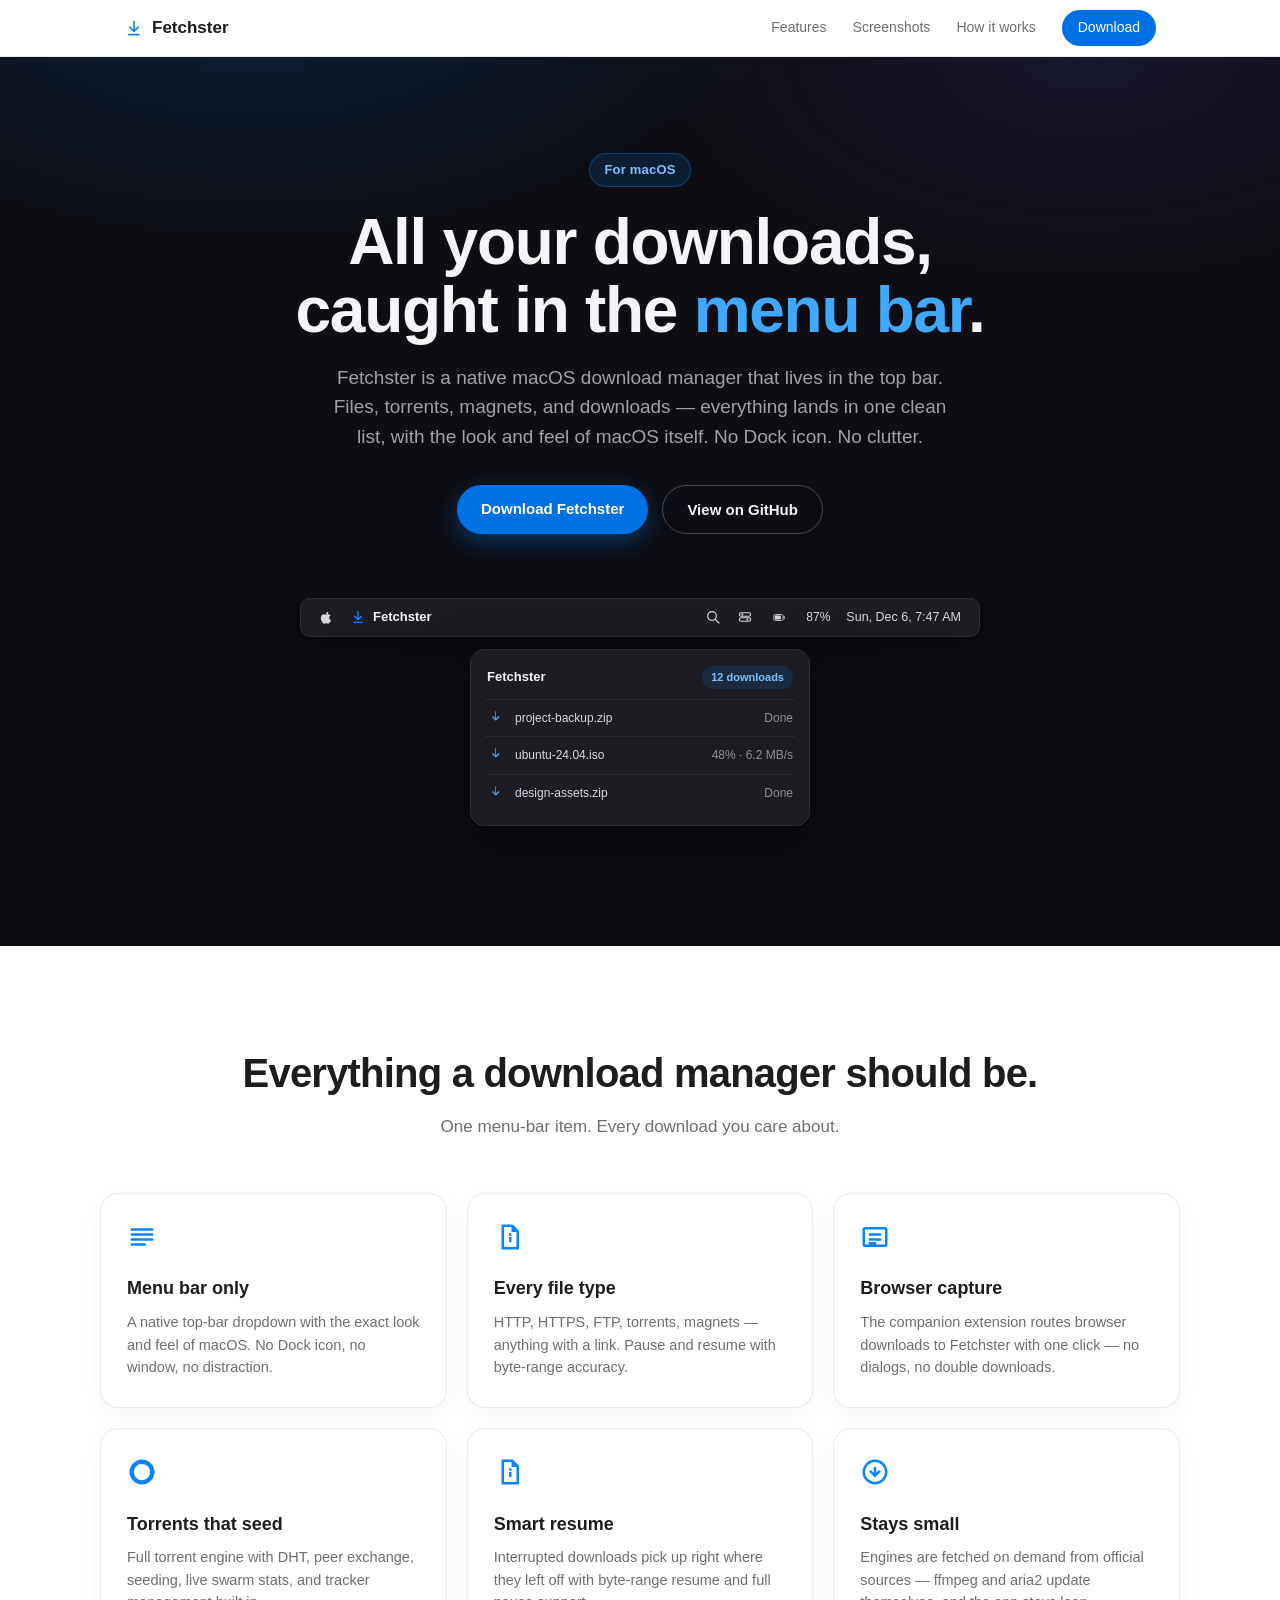
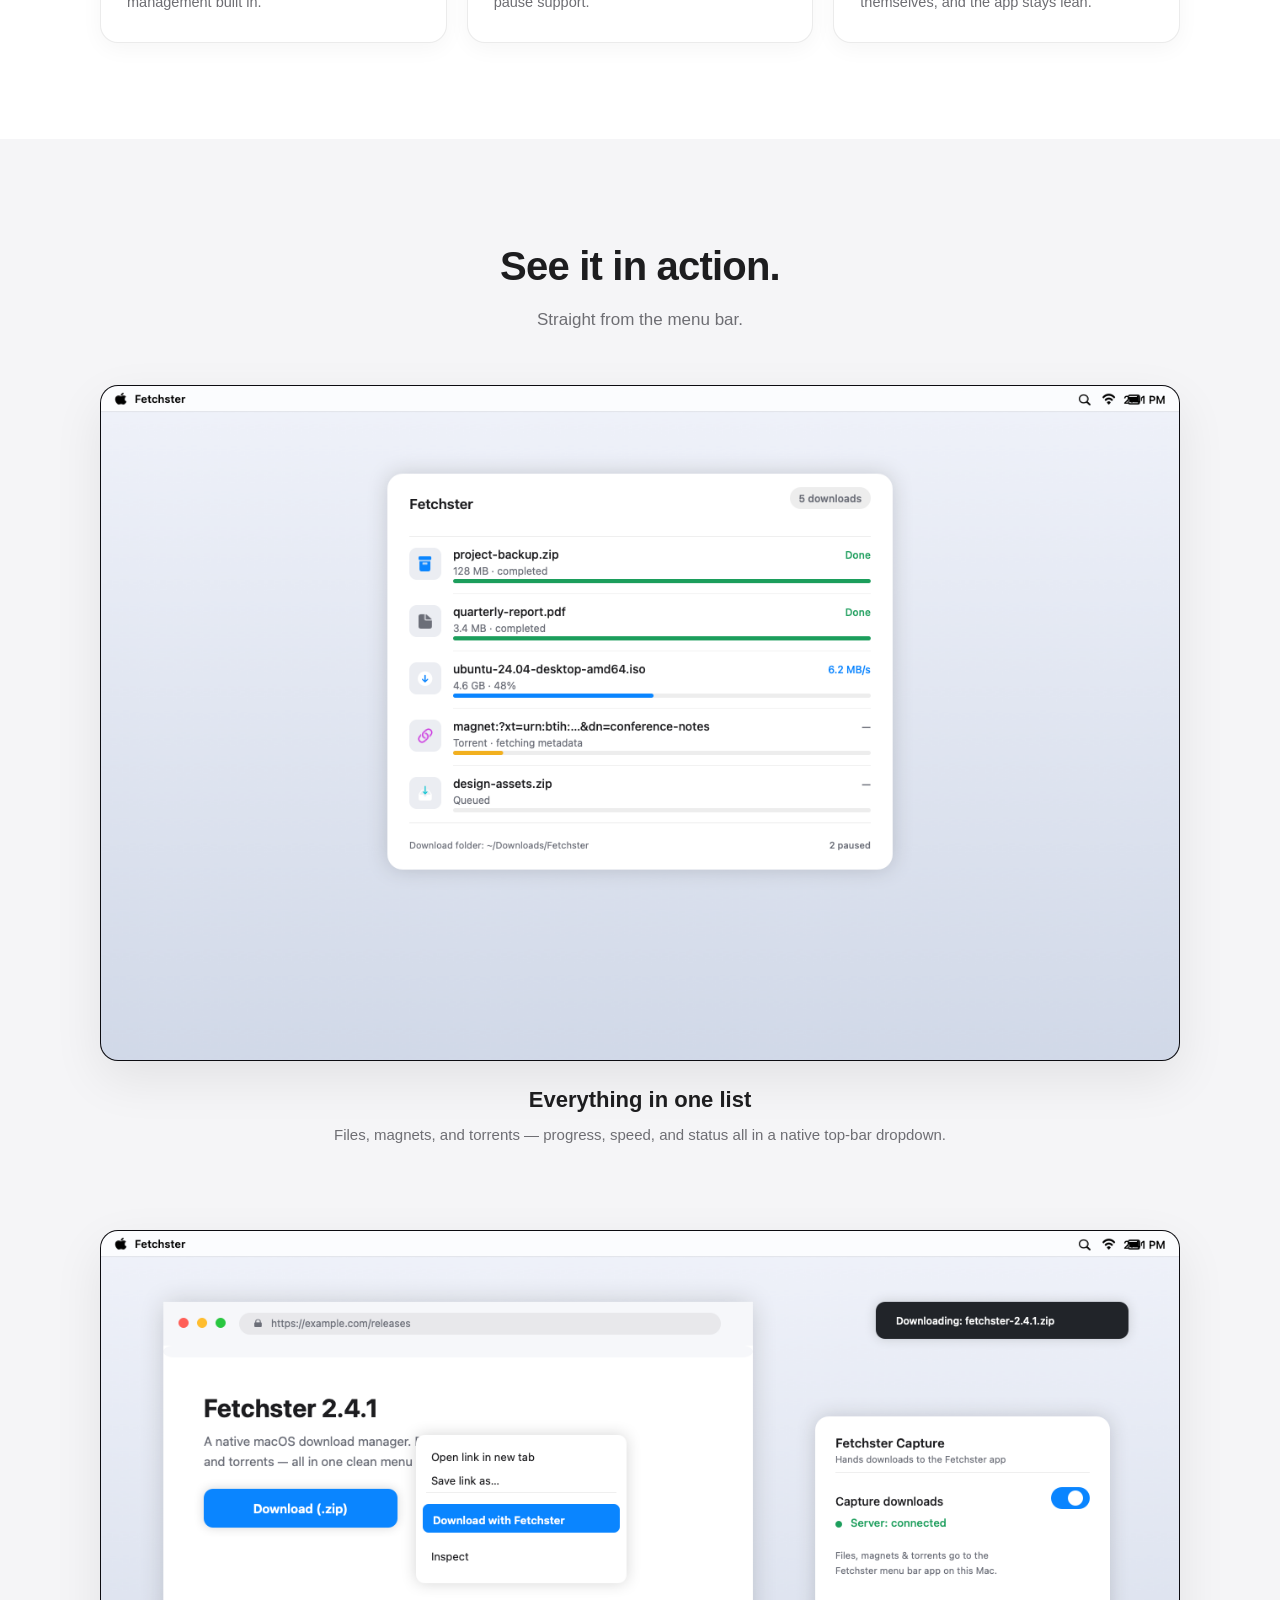
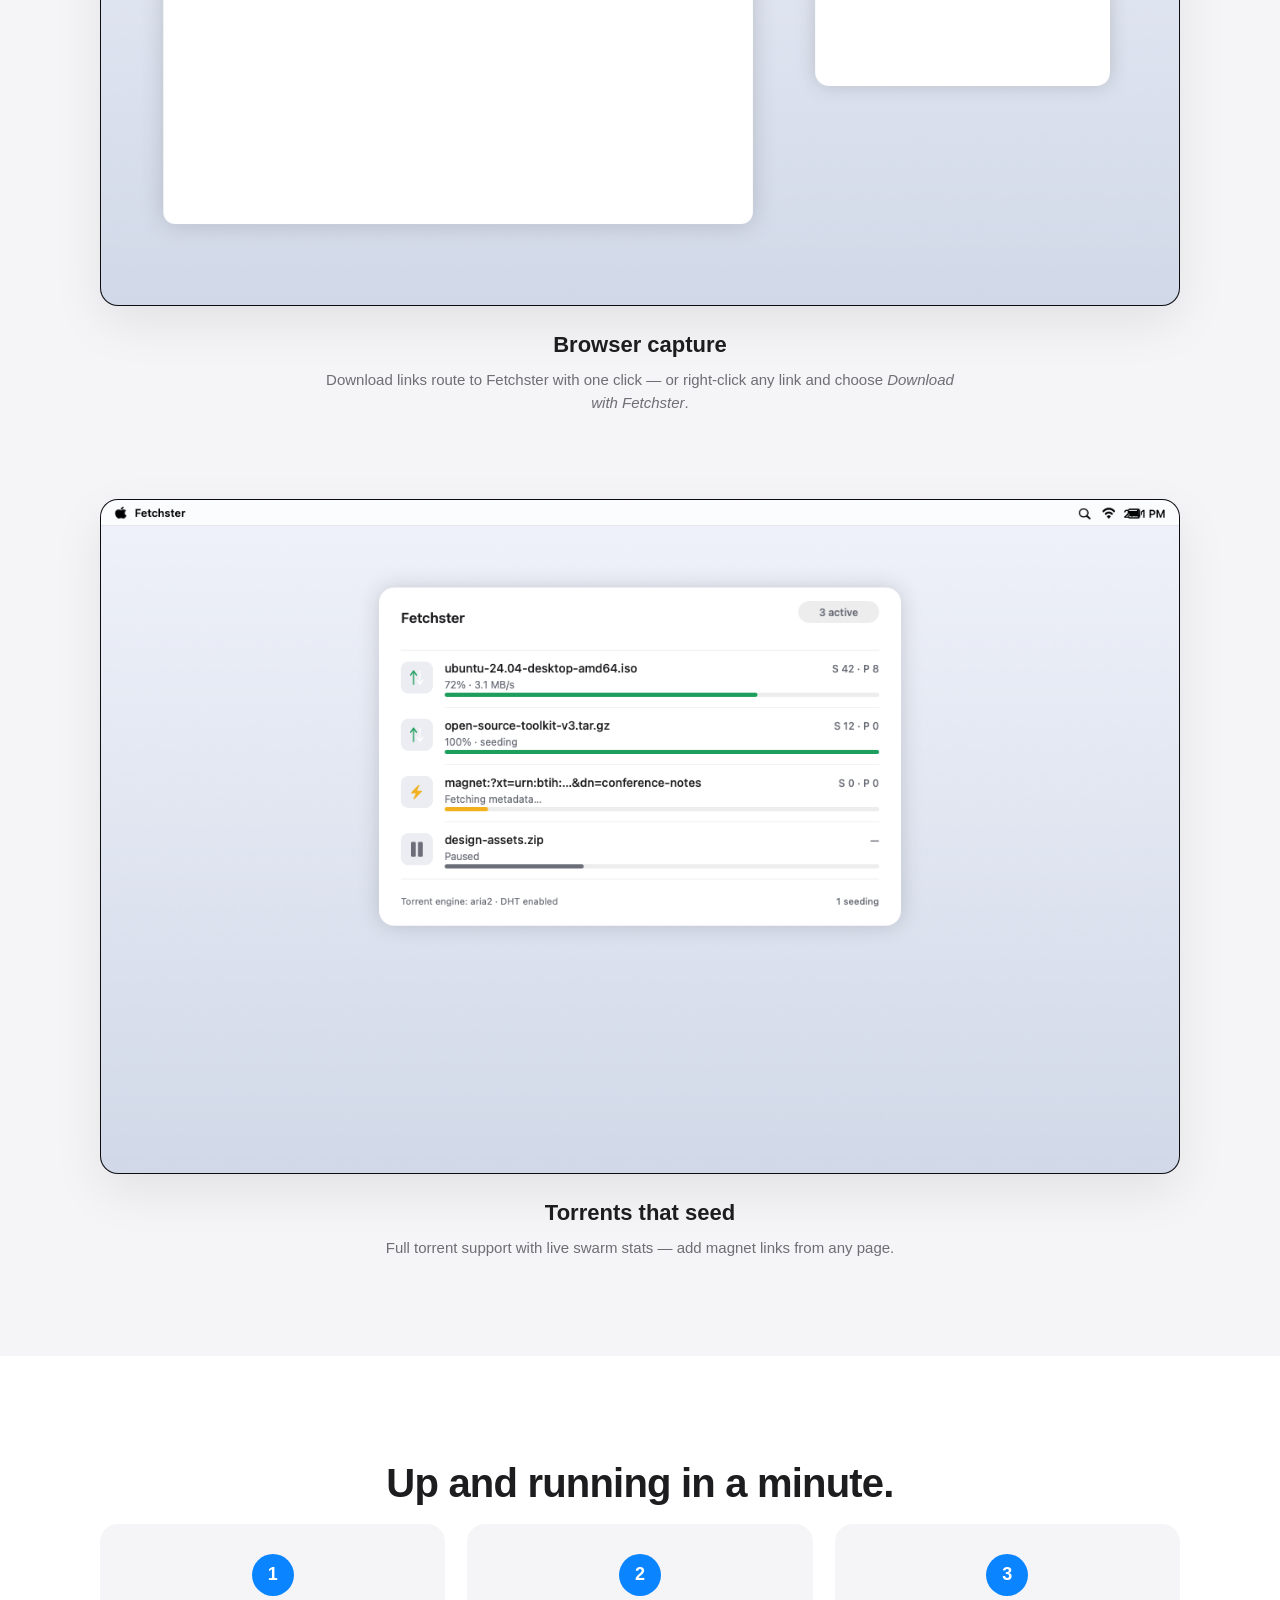
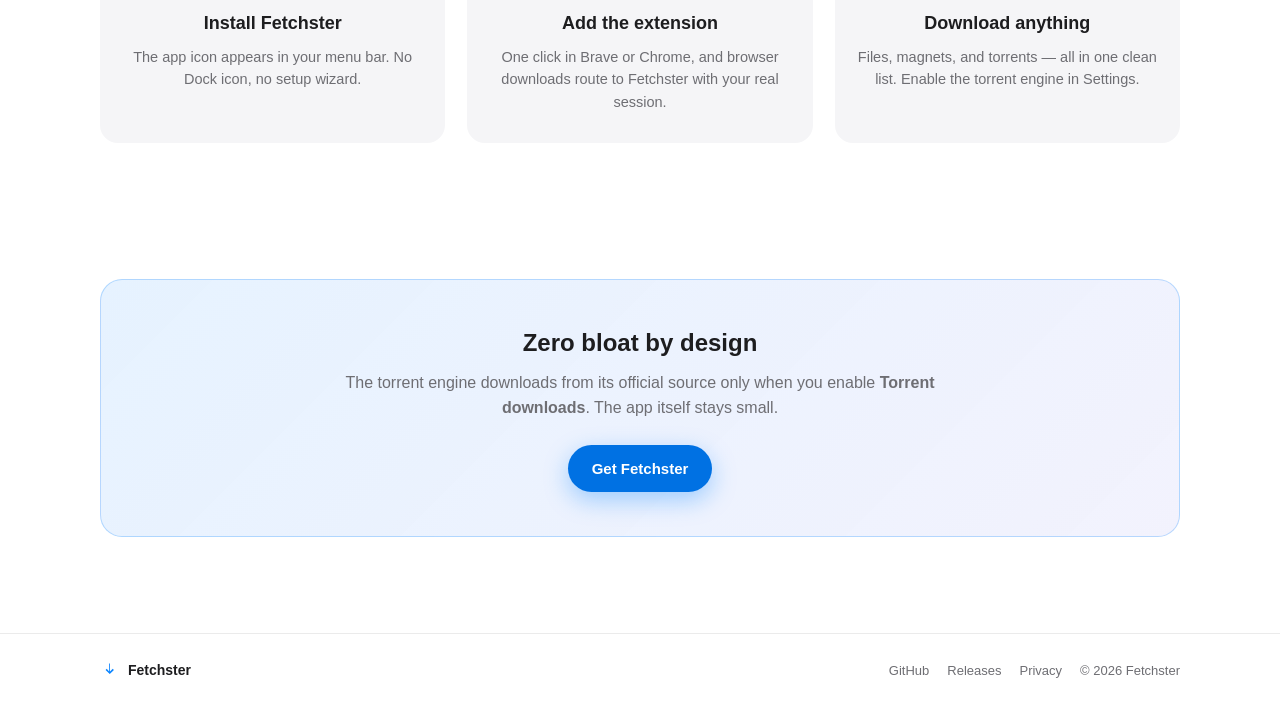
==== commit 65b81bff: "Add Web Store-ready extension, Safari extension, screenshots, and site updates" ====
--- a/docs/index.html
+++ b/docs/index.html
@@ -4,10 +4,10 @@
   <meta charset="utf-8">
   <meta name="viewport" content="width=device-width, initial-scale=1">
   <title>Fetchster — All your downloads, caught in the menu bar</title>
-  <meta name="description" content="Fetchster is a native macOS menu-bar download manager. Files, torrents, magnets, and video — all in one clean top-bar list.">
+  <meta name="description" content="Fetchster is a native macOS menu-bar download manager. Files, torrents, and magnets — all in one clean top-bar list.">
   <meta property="og:title" content="Fetchster">
-  <meta property="og:description" content="A native macOS menu-bar download manager. Files, torrents, and video — all caught in the top bar.">
-  <meta property="og:image" content="https://phpflock.github.io/fetchster/images/yt-grab.jpg">
+  <meta property="og:description" content="A native macOS menu-bar download manager. Files, torrents, and magnets — all caught in the top bar.">
+  <meta property="og:image" content="https://phpflock.github.io/fetchster/images/fetchster-og.png">
   <meta property="og:type" content="website">
   <link rel="icon" href="data:image/svg+xml,%3Csvg xmlns='http://www.w3.org/2000/svg' viewBox='0 0 24 24'%3E%3Cpath fill='%230a84ff' d='M12 3a1 1 0 0 1 1 1v9.6l3.3-3.3a1 1 0 1 1 1.4 1.4l-5 5a1 1 0 0 1-1.4 0l-5-5a1 1 0 1 1 1.4-1.4l3.3 3.3V4a1 1 0 0 1 1-1z'/%3E%3Cpath fill='%230a84ff' d='M5 20a1 1 0 0 1 1-1h12a1 1 0 1 1 0 2H6a1 1 0 0 1-1-1z'/%3E%3C/svg%3E">
   <link rel="stylesheet" href="styles.css">
@@ -38,7 +38,7 @@
       <h1>All your downloads,<br>caught in the <span class="accent">menu bar</span>.</h1>
       <p class="lede">
         Fetchster is a native macOS download manager that lives in the top bar.
-        Files, torrents, magnets, and video &mdash; everything lands in one clean
+        Files, torrents, magnets, and downloads &mdash; everything lands in one clean
         list, with the look and feel of macOS itself. No Dock icon. No clutter.
       </p>
       <div class="hero-actions">
@@ -72,15 +72,15 @@
           </div>
           <div class="pop-row">
             <svg viewBox="0 0 24 24"><path d="M12 3v9.6l3.3-3.3 1.4 1.4-5 5-5-5 1.4-1.4L11 12.6V3h1z"/></svg>
-            <div class="pop-meta"><span>Big Buck Bunny 4K.mp4</span><i>100%</i></div>
+            <div class="pop-meta"><span>project-backup.zip</span><i>Done</i></div>
           </div>
           <div class="pop-row">
             <svg viewBox="0 0 24 24"><path d="M12 3v9.6l3.3-3.3 1.4 1.4-5 5-5-5 1.4-1.4L11 12.6V3h1z"/></svg>
-            <div class="pop-meta"><span>video.mp4</span><i>48% &middot; 6.2 MB/s</i></div>
+            <div class="pop-meta"><span>ubuntu-24.04.iso</span><i>48% &middot; 6.2 MB/s</i></div>
           </div>
           <div class="pop-row">
             <svg viewBox="0 0 24 24"><path d="M12 3v9.6l3.3-3.3 1.4 1.4-5 5-5-5 1.4-1.4L11 12.6V3h1z"/></svg>
-            <div class="pop-meta"><span>album.zip</span><i>Done</i></div>
+            <div class="pop-meta"><span>design-assets.zip</span><i>Done</i></div>
           </div>
         </div>
       </div>
@@ -106,7 +106,7 @@
         <article class="card reveal">
           <svg viewBox="0 0 24 24"><path d="M4 4h16a2 2 0 0 1 2 2v12a2 2 0 0 1-2 2H4a2 2 0 0 1-2-2V6a2 2 0 0 1 2-2zm0 2v12h16V6H4zm3 3h10v2H7V9zm0 4h10v2H7v-2zm0 3h6v2H7v-2z"/></svg>
           <h3>Browser capture</h3>
-          <p>The companion extension routes browser downloads to Fetchster with your exact headers, cookies, and User-Agent.</p>
+          <p>The companion extension routes browser downloads to Fetchster with one click — no dialogs, no double downloads.</p>
         </article>
         <article class="card reveal">
           <svg viewBox="0 0 24 24"><path d="M12 2a10 10 0 0 1 10 10c0 5.5-4.4 10-10 10S2 17.5 2 12 6.5 2 12 2zm0 3.5a6.5 6.5 0 0 0-6.5 6.5c0 3.6 2.9 6.5 6.5 6.5s6.5-2.9 6.5-6.5A6.5 6.5 0 0 0 12 5.5z"/></svg>
@@ -114,14 +114,14 @@
           <p>Full torrent engine with DHT, peer exchange, seeding, live swarm stats, and tracker management built in.</p>
         </article>
         <article class="card reveal">
-          <svg viewBox="0 0 24 24"><path d="M4 9a8 8 0 0 1 16 0v1h-2V9a6 6 0 0 0-12 0v1H4V9zm0 2h2v8H4v-8zm14 0h2v8h-2v-8zm-7 2h2v5h-2v-5z"/></svg>
-          <h3>Video grab</h3>
-          <p>Playing a video? The icon pops. Pick 4K, 1080p, or audio-only from the menu bar and it downloads, merged to MP4.</p>
+          <svg viewBox="0 0 24 24"><path d="M6 2h9l5 5v15H6V2zm2 2v16h10V8h-4V4H8zm4 8h2v4h-2v-4zm0-3h2v2h-2V9z"/></svg>
+          <h3>Smart resume</h3>
+          <p>Interrupted downloads pick up right where they left off with byte-range resume and full pause support.</p>
         </article>
         <article class="card reveal">
           <svg viewBox="0 0 24 24"><path d="M12 2a10 10 0 1 1 0 20 10 10 0 0 1 0-20zm0 2a8 8 0 1 0 0 16 8 8 0 0 0 0-16zm-1 4h2v4.6l2.3-2.3 1.4 1.4-4.7 4.7-4.7-4.7 1.4-1.4L11 12.6V8z"/></svg>
           <h3>Stays small</h3>
-          <p>Engines are fetched on demand from official sources &mdash; yt-dlp and ffmpeg update themselves, and the app stays lean.</p>
+          <p>Engines are fetched on demand from official sources &mdash; ffmpeg and aria2 update themselves, and the app stays lean.</p>
         </article>
       </div>
     </div>
@@ -135,21 +135,31 @@
 
       <figure class="shot reveal">
         <div class="shot-frame">
-          <img src="images/yt-grab.jpg" alt="Fetchster video grab showing YouTube quality options in the menu bar" loading="lazy">
+          <img src="images/fetchster-menu.png" alt="Fetchster menu bar with the download list" loading="lazy">
         </div>
         <figcaption>
-          <h3>Grab any video</h3>
-          <p>YouTube and more &mdash; a full quality list (4K to audio-only) right in the menu bar. One click, done.</p>
+          <h3>Everything in one list</h3>
+          <p>Files, magnets, and torrents &mdash; progress, speed, and status all in a native top-bar dropdown.</p>
         </figcaption>
       </figure>
 
       <figure class="shot shot-alt reveal">
         <div class="shot-frame">
-          <img src="images/downloads.jpg" alt="Fetchster download list showing progress, speed, and status" loading="lazy">
+          <img src="images/fetchster-capture.png" alt="Fetchster Capture handing a browser download to the Fetchster app" loading="lazy">
         </div>
         <figcaption>
-          <h3>Everything in one list</h3>
-          <p>Progress, speed, ETA, and status for every download &mdash; torrents included &mdash; in a native top-bar dropdown.</p>
+          <h3>Browser capture</h3>
+          <p>Download links route to Fetchster with one click &mdash; or right-click any link and choose <em>Download with Fetchster</em>.</p>
+        </figcaption>
+      </figure>
+
+      <figure class="shot reveal">
+        <div class="shot-frame">
+          <img src="images/fetchster-torrents.png" alt="Fetchster torrent downloads with peers and seeding status" loading="lazy">
+        </div>
+        <figcaption>
+          <h3>Torrents that seed</h3>
+          <p>Full torrent support with live swarm stats &mdash; add magnet links from any page.</p>
         </figcaption>
       </figure>
     </div>
@@ -173,7 +183,7 @@
         <div class="step reveal">
           <span class="step-num">3</span>
           <h3>Download anything</h3>
-          <p>Files, magnets, torrents, playing videos &mdash; all in one clean list. Enable torrents and media in Settings.</p>
+          <p>Files, magnets, and torrents &mdash; all in one clean list. Enable the torrent engine in Settings.</p>
         </div>
       </div>
     </div>
@@ -185,8 +195,7 @@
       <div class="note-box reveal">
         <h3>Zero bloat by design</h3>
         <p>
-          yt-dlp and ffmpeg download from their official sources only when you enable
-          <strong>Media downloads</strong>; the torrent engine downloads when you enable
+          The torrent engine downloads from its official source only when you enable
           <strong>Torrent downloads</strong>. The app itself stays small.
         </p>
         <a class="btn btn-primary" href="https://github.com/phpflock/fetchster/releases" target="_blank" rel="noopener">Get Fetchster</a>
